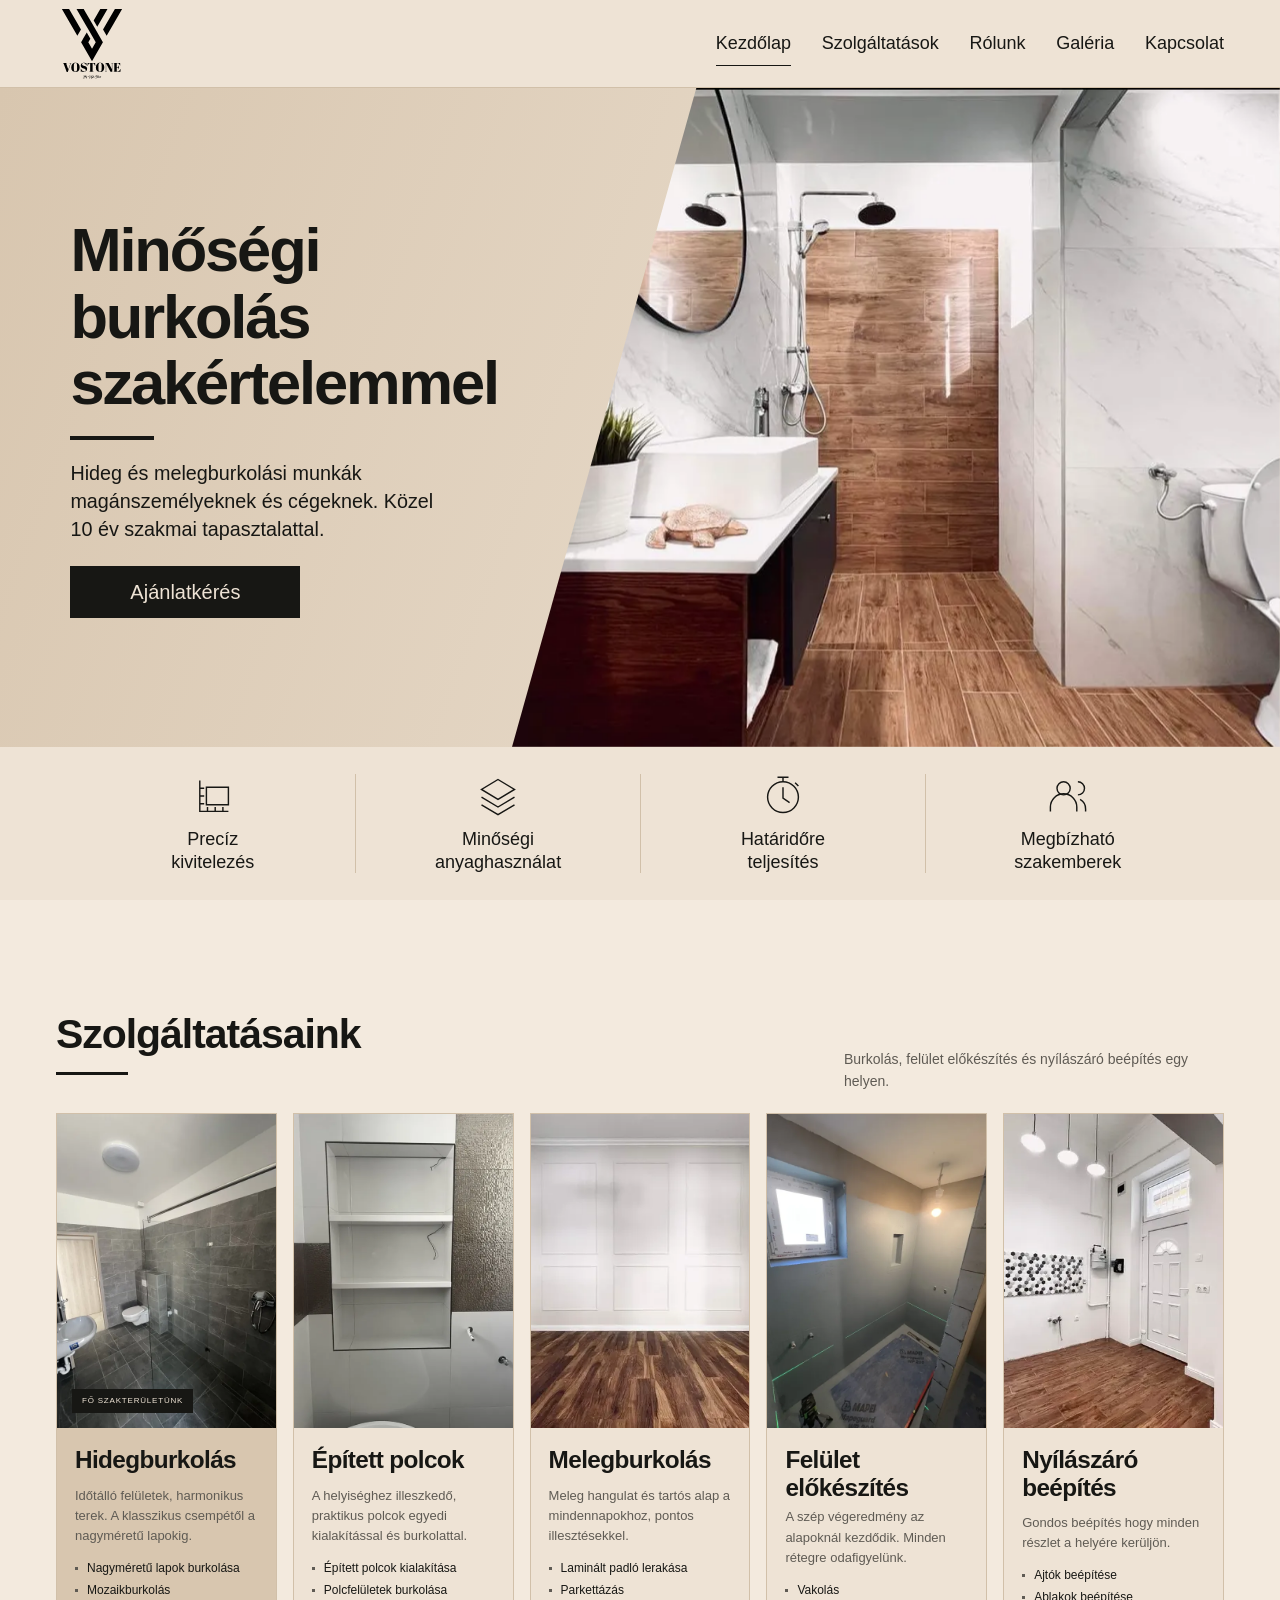
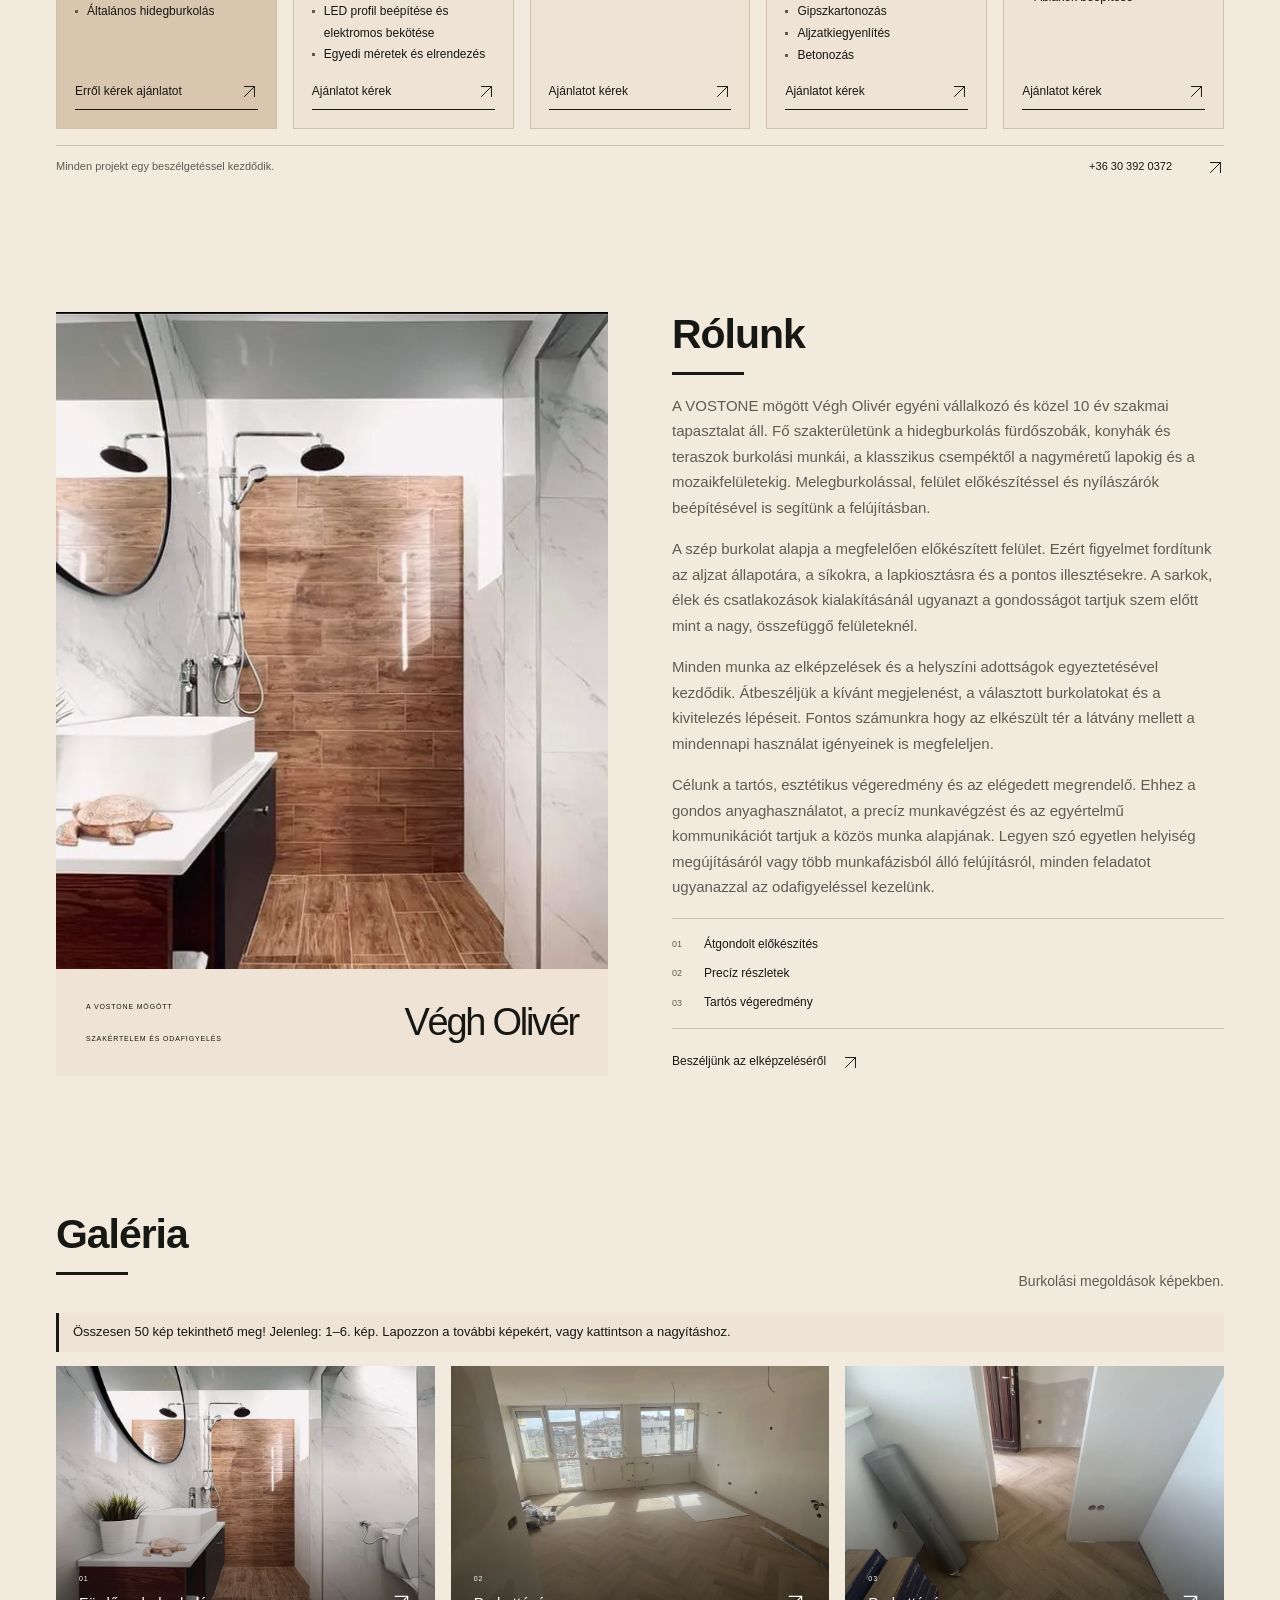
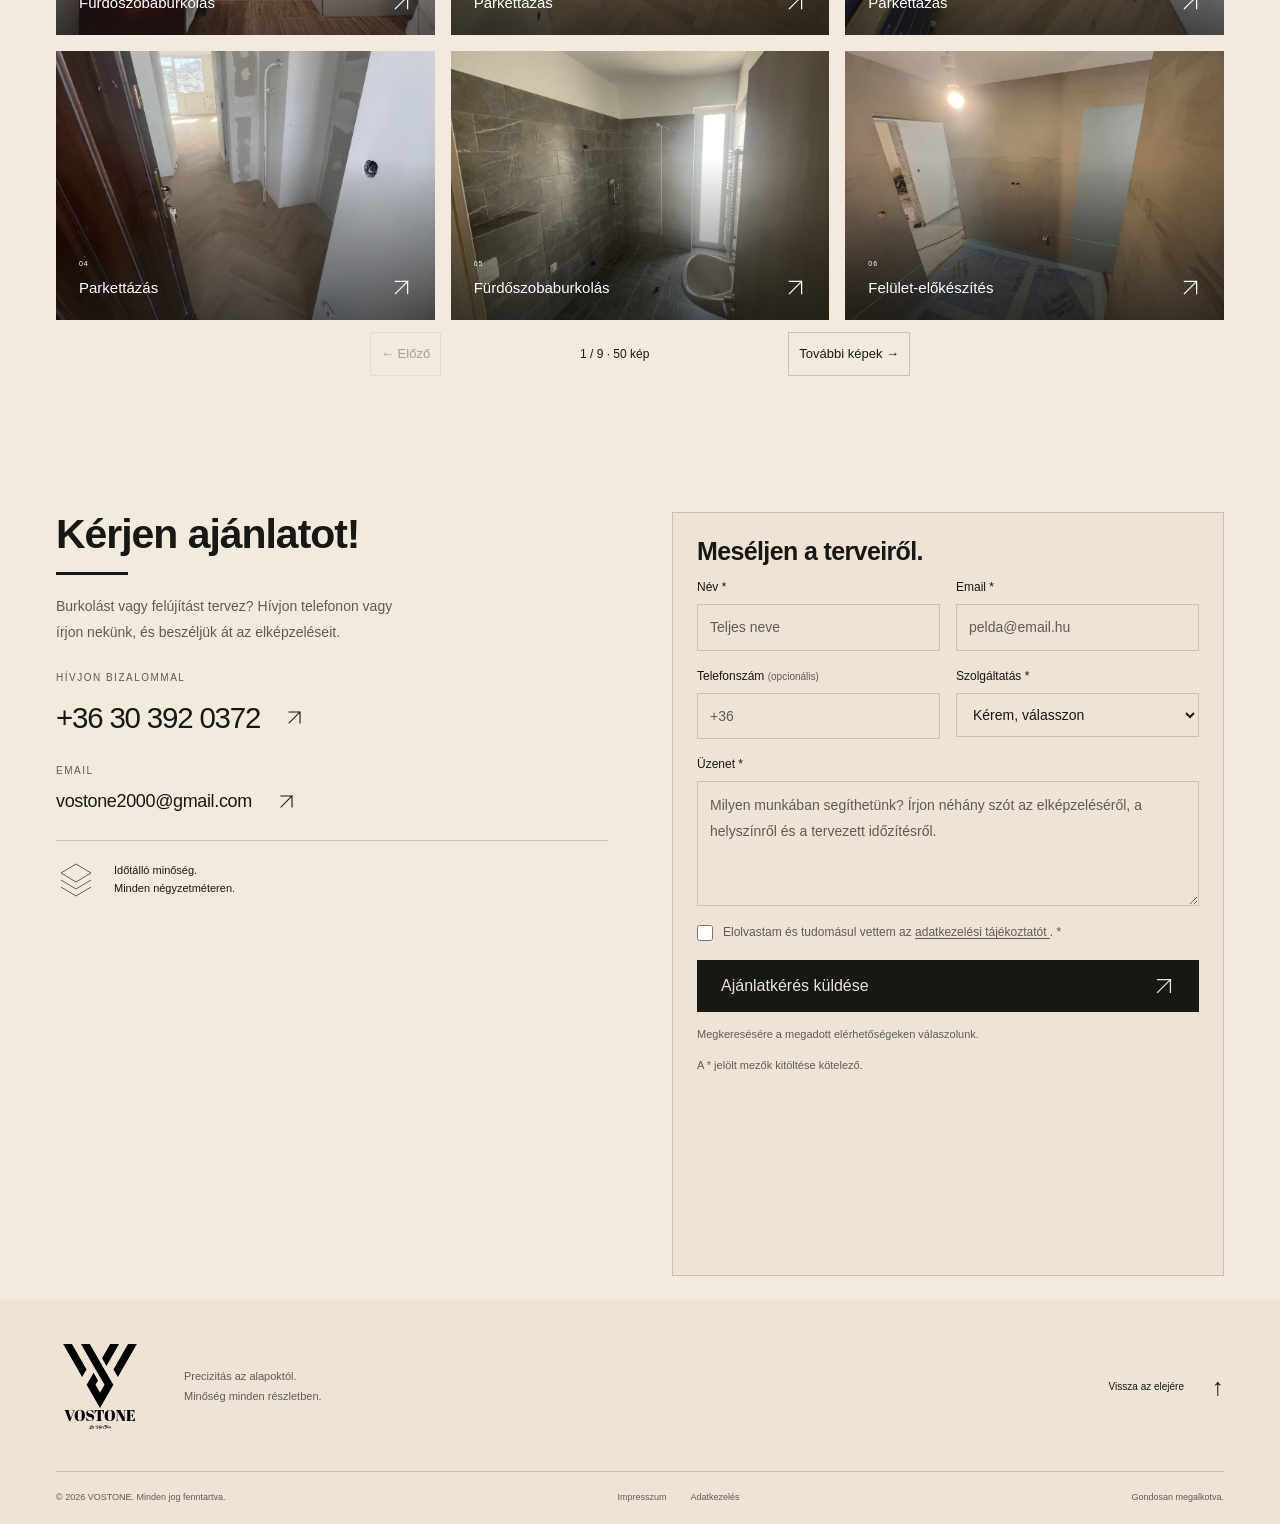
==== index.html @ 4e7ec518 "Update gallery captions" ====
<!doctype html>
<html lang="hu">
<head>
  <meta charset="utf-8">
  <meta name="viewport" content="width=device-width, initial-scale=1">
  <meta name="theme-color" content="#f5efe7">
  <title>VOSTONE | Minőségi hideg- és melegburkolás</title>
  <meta name="description" content="Precíz hidegburkolás, melegburkolás, fürdőszobaburkolás és nagyméretű burkolólapok kivitelezése. VOSTONE – közel 10 év tapasztalattal. Kérjen ajánlatot!">
  <!-- Élesítéskor: végleges domain megadása és a noindex eltávolítása. -->
  <meta name="robots" content="noindex, nofollow">
  <link rel="canonical" href="https://DOMAIN-BEALLITANDO.invalid/">
  <meta property="og:locale" content="hu_HU">
  <meta property="og:type" content="website">
  <meta property="og:site_name" content="VOSTONE">
  <meta property="og:title" content="VOSTONE – Minőségi burkolás szakértelemmel">
  <meta property="og:description" content="Gondosan megválasztott anyagok. Pontosan illeszkedő részletek. Hideg- és melegburkolás közel 10 év szakmai tapasztalattal.">
  <meta property="og:url" content="https://DOMAIN-BEALLITANDO.invalid/">
  <meta property="og:image" content="https://DOMAIN-BEALLITANDO.invalid/assets/images/hero_eredm%C3%A9ny.webp" data-image="assets/images/hero_eredm%C3%A9ny.webp">
  <meta property="og:image:alt" content="Világos, természetes kőhatású fürdőszoba">
  <meta name="twitter:card" content="summary_large_image">
  <meta name="twitter:title" content="VOSTONE – Minőségi burkolás szakértelemmel">
  <meta name="twitter:description" content="Precíz hideg- és melegburkolás, közel 10 év szakmai tapasztalattal.">
  <meta name="twitter:image" content="https://DOMAIN-BEALLITANDO.invalid/assets/images/hero_eredm%C3%A9ny.webp" data-image="assets/images/hero_eredm%C3%A9ny.webp">
  <link rel="icon" href="assets/icons/favicon.svg?v=2" type="image/svg+xml">
  <link rel="preload" as="image" href="assets/images/hero_eredm%C3%A9ny.webp" fetchpriority="high">
  <link rel="preload" as="image" href="assets/icons/new%20logo1.svg">
  <link rel="stylesheet" href="css/style.css">
  <script src="js/animations.js"></script>
  <script src="js/config.js" defer></script>
  <script src="js/script.js" defer></script>
  <script type="application/ld+json">
  {"@context":"https://schema.org","@type":"HomeAndConstructionBusiness","name":"VOSTONE","telephone":"+36303920372","description":"Hideg- és melegburkolás, nagyméretű burkolólapok kivitelezése, felület-előkészítés és nyílászáró-beépítés."}
  </script>
</head>
<body>
  <!-- BETÖLTŐ: a nyitóanimációk csak az eltűnése után indulnak. -->
  <div class="site-loader" id="site-loader" role="status" aria-live="polite" aria-label="Az oldal betöltése">
    <img class="loader-logo" src="assets/icons/new%20logo1.svg" alt="" width="260" height="260" fetchpriority="high">
    <span class="loader-caption">Betöltés…</span>
  </div>
  <a class="skip-link" href="#tartalom">Ugrás a tartalomra</a>
  <svg class="svg-definitions" xmlns="http://www.w3.org/2000/svg" aria-hidden="true">
    <defs>
      <symbol id="arrow" viewBox="0 0 24 24"><path d="M4 12h15M13 6l6 6-6 6"/></symbol>
      <symbol id="arrow-diagonal" viewBox="0 0 24 24"><path d="M5 19 19 5M5 5h14v14"/></symbol>
      <symbol id="icon-precision" viewBox="0 0 40 40"><path d="M8 6v28h26M14 12h20v16H14zM8 13h4M8 20h4M8 27h4M15 34v-4M22 34v-4M29 34v-4"/></symbol>
      <symbol id="icon-material" viewBox="0 0 40 40"><path d="m20 5 15 9-15 9L5 14zm-15 16 15 9 15-9M5 28l15 9 15-9"/></symbol>
      <symbol id="icon-time" viewBox="0 0 40 40"><circle cx="20" cy="21" r="14"/><path d="M20 12v10l6 4M15 3h10M20 3v4M31 8l3 3"/></symbol>
      <symbol id="icon-people" viewBox="0 0 40 40"><circle cx="16" cy="13" r="6"/><path d="M4 34v-4a12 12 0 0 1 24 0v4M29 7a6 6 0 0 1 0 12M31 23a10 10 0 0 1 5 9v2"/></symbol>
      <symbol id="icon-floor" viewBox="0 0 40 40"><path d="M5 7h30v26H5zM5 16h30M5 25h30M16 7v9M27 16v9M16 25v8"/></symbol>
      <symbol id="icon-surface" viewBox="0 0 40 40"><path d="m6 26 20-20 8 8-20 20zm4-4 8 8M14 12l4-4M26 32l6-6M5 35h30"/></symbol>
      <symbol id="icon-window" viewBox="0 0 40 40"><path d="M6 5h28v30H6zm5 5h18v20H11zm9 0v20M11 20h18M3 35h34"/></symbol>
    </defs>
  </svg>

  <!-- ========================= -->
  <!-- FEJLÉC ÉS NAVIGÁCIÓ -->
  <!-- ========================= -->
  <header class="site-header">
    <div class="container header-inner">
      <a class="brand" href="#kezdolap" aria-label="VOSTONE – kezdőlap"><img class="site-logo" src="assets/icons/new%20logo1.svg" alt="VOSTONE" width="100" height="100"></a>
      <button class="nav-toggle" id="nav-toggle" type="button" aria-controls="primary-nav" aria-expanded="false" aria-label="Menü megnyitása"><span></span><span></span></button>
      <nav class="primary-nav" id="primary-nav" aria-label="Fő navigáció">
        <a href="#kezdolap" aria-current="location">Kezdőlap</a>
        <a href="#szolgaltatasok">Szolgáltatások</a>
        <a href="#rolunk">Rólunk</a>
        <a href="#galeria">Galéria</a>
        <a href="#kapcsolat">Kapcsolat</a>
      </nav>
    </div>
  </header>

  <main id="tartalom">
    <!-- ========================= -->
    <!-- KEZDŐLAP / HERO SZEKCIÓ -->
    <!-- ========================= -->
    <section class="hero full-section" id="kezdolap" aria-labelledby="hero-title">
      <div class="container hero-main">
        <div class="hero-copy">
          <h1 id="hero-title">Minőségi <br>burkolás<br><span>szakértelemmel</span></h1>
          <p class="hero-description">Hideg és melegburkolási munkák magánszemélyeknek és cégeknek. Közel 10 év szakmai tapasztalattal.</p>
          <a class="button button-dark" href="#kapcsolat">Ajánlatkérés</a>
        </div>
        <div class="hero-visual">
          <img class="hero-image" src="assets/images/hero_eredmény.webp" alt="Természetes kőhatású burkolatokkal kialakított világos fürdőszoba" width="1500" height="1200" fetchpriority="high" decoding="async">
        </div>
      </div>
      <div class="container benefits" aria-label="A VOSTONE előnyei">
        <div class="benefit"><svg aria-hidden="true"><use href="#icon-precision"/></svg><span>Precíz<br>kivitelezés</span></div>
        <div class="benefit"><svg aria-hidden="true"><use href="#icon-material"/></svg><span>Minőségi<br>anyaghasználat</span></div>
        <div class="benefit"><svg aria-hidden="true"><use href="#icon-time"/></svg><span>Határidőre<br>teljesítés</span></div>
        <div class="benefit"><svg aria-hidden="true"><use href="#icon-people"/></svg><span>Megbízható<br>szakemberek</span></div>
      </div>
    </section>

    <!-- ========================= -->
    <!-- SZOLGÁLTATÁSOK SZEKCIÓ -->
    <!-- ========================= -->
    <section class="services full-section section-padding" id="szolgaltatasok" aria-labelledby="services-title">
      <div class="container">
        <div class="section-heading">
          <div><h2 id="services-title">Szolgáltatásaink</h2></div>
          <p class="section-intro">Burkolás, felület előkészítés és nyílászáró beépítés egy helyen.</p>
        </div>
        <div class="services-grid" id="services-list" aria-label="Szolgáltatások">
          <article class="service-card service-featured" tabindex="0">
            <div class="service-photo"><img src="assets/images/szolg1_eredmény.webp" alt="Nagyméretű, természetes kőhatású burkolólapok" width="1000" height="800" loading="lazy" decoding="async"><span class="service-badge">FŐ SZAKTERÜLETÜNK</span></div>
            <div class="service-body"><h3>Hidegburkolás</h3><p>Időtálló felületek, harmonikus terek. A klasszikus csempétől a nagyméretű lapokig.</p><ul><li>Nagyméretű lapok burkolása</li><li>Mozaikburkolás</li><li>Általános hidegburkolás</li></ul><a class="text-link" href="#kapcsolat">Erről kérek ajánlatot <svg class="icon" aria-hidden="true"><use href="#arrow-diagonal"/></svg></a></div>
          </article>
          <article class="service-card" tabindex="0">
            <div class="service-photo"><img src="assets/images/szolg2_eredmény.webp" alt="Burkolt fürdőszobai falfülke " width="1000" height="800" loading="lazy" decoding="async"></div>
            <div class="service-body"><h3>Épített polcok</h3><p>A helyiséghez illeszkedő, praktikus polcok egyedi kialakítással és burkolattal.</p><ul><li>Épített polcok kialakítása</li><li>Polcfelületek burkolása</li><li>LED profil beépítése és elektromos bekötése</li><li>Egyedi méretek és elrendezés</li></ul><a class="text-link" href="#kapcsolat">Ajánlatot kérek <svg class="icon" aria-hidden="true"><use href="#arrow-diagonal"/></svg></a></div>
          </article>
          <article class="service-card" tabindex="0">
            <div class="service-photo"><img src="assets/images/szolg3_eredmény.webp" alt="Természetes faerezetű padlóburkolat " width="800" height="640" loading="lazy" decoding="async"></div>
            <div class="service-body"><h3>Melegburkolás</h3><p>Meleg hangulat és tartós alap a mindennapokhoz, pontos illesztésekkel.</p><ul><li>Laminált padló lerakása</li><li>Parkettázás</li></ul><a class="text-link" href="#kapcsolat">Ajánlatot kérek <svg class="icon" aria-hidden="true"><use href="#arrow-diagonal"/></svg></a></div>
          </article>
          <article class="service-card" tabindex="0">
            <div class="service-photo"><img src="assets/images/szolg4_eredmény.webp" alt="Falfelület vakolása kéziszerszámmal" width="1000" height="800" loading="lazy" decoding="async"></div>
            <div class="service-body"><h3>Felület<br>előkészítés</h3><p>A szép végeredmény az alapoknál kezdődik. Minden rétegre odafigyelünk.</p><ul><li>Vakolás</li><li>Gipszkartonozás</li><li>Aljzatkiegyenlítés</li><li>Betonozás</li></ul><a class="text-link" href="#kapcsolat">Ajánlatot kérek <svg class="icon" aria-hidden="true"><use href="#arrow-diagonal"/></svg></a></div>
          </article>
          <article class="service-card" tabindex="0">
            <div class="service-photo"><img src="assets/images/szolg5_eredmény.webp" alt="Beépítés alatt álló modern ablak " width="1000" height="800" loading="lazy" decoding="async"></div>
            <div class="service-body"><h3>Nyílászáró<br>beépítés</h3><p>Gondos beépítés hogy minden részlet a helyére kerüljön.</p><ul><li>Ajtók beépítése</li><li>Ablakok beépítése</li></ul><a class="text-link" href="#kapcsolat">Ajánlatot kérek <svg class="icon" aria-hidden="true"><use href="#arrow-diagonal"/></svg></a></div>
          </article>
        </div>
        <div class="service-controls" aria-label="Szolgáltatások lapozása"><button id="service-prev" type="button" aria-label="Előző szolgáltatás" aria-controls="services-list">←</button><span>Lapozzon a szolgáltatások között</span><button id="service-next" type="button" aria-label="Következő szolgáltatás" aria-controls="services-list">→</button></div>
        <div class="section-bottom-note"><span>Minden projekt egy beszélgetéssel kezdődik.</span><a href="tel:+36303920372">+36 30 392 0372 <svg class="icon" aria-hidden="true"><use href="#arrow-diagonal"/></svg></a></div>
      </div>
    </section>

    <!-- ========================= -->
    <!-- RÓLUNK SZEKCIÓ -->
    <!-- ========================= -->
    <section class="about full-section section-padding" id="rolunk" aria-labelledby="about-title">
      <div class="container about-grid">
        <div class="about-visual">
          <img src="assets/images/gallery%20(1).webp" alt="Fürdőszobaburkolat márványhatású falakkal és fa hatású padlóval." width="1024" height="768" loading="lazy">
          <div class="about-signature"><span>A VOSTONE MÖGÖTT</span><strong>Végh Olivér</strong><span>SZAKÉRTELEM ÉS ODAFIGYELÉS</span></div>
        </div>
        <div class="about-copy">
          <h2 id="about-title">Rólunk</h2>
          <p><span class="about-summary">A VOSTONE mögött Végh Olivér egyéni vállalkozó és közel 10 év szakmai tapasztalat áll.</span><span id="about-intro-extra"> Fő szakterületünk a hidegburkolás fürdőszobák, konyhák és teraszok burkolási munkái, a klasszikus csempéktől a nagyméretű lapokig és a mozaikfelületekig. Melegburkolással, felület előkészítéssel és nyílászárók beépítésével is segítünk a felújításban.</span></p>
          <button class="button button-outline about-more" id="about-more" type="button" aria-expanded="false" aria-controls="about-intro-extra about-details">Tudj meg többet</button>
          <div id="about-details" tabindex="-1">
          <p>A szép burkolat alapja a megfelelően előkészített felület. Ezért figyelmet fordítunk az aljzat állapotára, a síkokra, a lapkiosztásra és a pontos illesztésekre. A sarkok, élek és csatlakozások kialakításánál ugyanazt a gondosságot tartjuk szem előtt mint a nagy, összefüggő felületeknél.</p>
          <p>Minden munka az elképzelések és a helyszíni adottságok egyeztetésével kezdődik. Átbeszéljük a kívánt megjelenést, a választott burkolatokat és a kivitelezés lépéseit. Fontos számunkra hogy az elkészült tér a látvány mellett a mindennapi használat igényeinek is megfeleljen.</p>
          <p>Célunk a tartós, esztétikus végeredmény és az elégedett megrendelő. Ehhez a gondos anyaghasználatot, a precíz munkavégzést és az egyértelmű kommunikációt tartjuk a közös munka alapjának. Legyen szó egyetlen helyiség megújításáról vagy több munkafázisból álló felújításról, minden feladatot ugyanazzal az odafigyeléssel kezelünk.</p>
          <div class="about-principles"><span><b>01</b> Átgondolt előkészítés</span><span><b>02</b> Precíz részletek</span><span><b>03</b> Tartós végeredmény</span></div>
          <a class="text-link" href="#kapcsolat">Beszéljünk az elképzeléséről <svg class="icon" aria-hidden="true"><use href="#arrow-diagonal"/></svg></a>
          </div>
        </div>
      </div>
    </section>

    <!-- ========================= -->
    <!-- GALÉRIA SZEKCIÓ -->
    <!-- ========================= -->
    <section class="gallery full-section section-padding" id="galeria" aria-labelledby="gallery-title">
      <div class="container">
        <div class="section-heading"><div><h2 id="gallery-title">Galéria</h2></div><div class="section-intro"><p>Burkolási megoldások képekben.</p></div></div>
        <p class="gallery-help" id="gallery-help" aria-live="polite">Minden kép nagyítható. Kattintson egy képre, és lapozzon a nagyított nézetben!</p>
        <div class="gallery-grid" id="gallery-grid" aria-describedby="gallery-help">
          <button class="gallery-item" type="button" data-image="assets/images/gallery%20(1).webp" data-title="Fürdőszobaburkolás" aria-label="Fürdőszobaburkolás – 1. kép nagyítása"><img src="assets/images/gallery%20(1).webp" alt="Fürdőszobaburkolás" width="1024" height="768" loading="lazy" decoding="async"><span class="gallery-caption"><span><small>01</small>Fürdőszobaburkolás</span><svg class="icon" aria-hidden="true"><use href="#arrow-diagonal"/></svg></span></button>
          <button class="gallery-item" type="button" data-image="assets/images/gallery%20(2).webp" data-title="Parkettázás" aria-label="Parkettázás – 2. kép nagyítása"><img src="assets/images/gallery%20(2).webp" alt="Parkettázás" width="1024" height="1365" loading="lazy" decoding="async"><span class="gallery-caption"><span><small>02</small>Parkettázás</span><svg class="icon" aria-hidden="true"><use href="#arrow-diagonal"/></svg></span></button>
          <button class="gallery-item" type="button" data-image="assets/images/gallery%20(3).webp" data-title="Parkettázás" aria-label="Parkettázás – 3. kép nagyítása"><img src="assets/images/gallery%20(3).webp" alt="Parkettázás" width="1024" height="1365" loading="lazy" decoding="async"><span class="gallery-caption"><span><small>03</small>Parkettázás</span><svg class="icon" aria-hidden="true"><use href="#arrow-diagonal"/></svg></span></button>
          <button class="gallery-item" type="button" data-image="assets/images/gallery%20(4).webp" data-title="Gipszkartonozás" aria-label="Gipszkartonozás – 4. kép nagyítása"><img src="assets/images/gallery%20(4).webp" alt="Gipszkartonozás" width="1024" height="1365" loading="lazy" decoding="async"><span class="gallery-caption"><span><small>04</small>Parkettázás</span><svg class="icon" aria-hidden="true"><use href="#arrow-diagonal"/></svg></span></button>
          <button class="gallery-item" type="button" data-image="assets/images/gallery%20(5).webp" data-title="Fürdőszobaburkolás" aria-label="Fürdőszobaburkolás – 5. kép nagyítása"><img src="assets/images/gallery%20(5).webp" alt="Fürdőszobaburkolás" width="1024" height="1365" loading="lazy" decoding="async"><span class="gallery-caption"><span><small>05</small>Fürdőszobaburkolás</span><svg class="icon" aria-hidden="true"><use href="#arrow-diagonal"/></svg></span></button>
          <button class="gallery-item" type="button" data-image="assets/images/gallery%20(6).webp" data-title="Felület-előkészítés" aria-label="Felület-előkészítés – 6. kép nagyítása"><img src="assets/images/gallery%20(6).webp" alt="Felület-előkészítés" width="1024" height="768" loading="lazy" decoding="async"><span class="gallery-caption"><span><small>06</small>Felület-előkészítés</span><svg class="icon" aria-hidden="true"><use href="#arrow-diagonal"/></svg></span></button>
          <button class="gallery-item" type="button" data-image="assets/images/gallery%20(7).webp" data-title="Fürdőszobaburkolás" aria-label="Fürdőszobaburkolás – 7. kép nagyítása"><img src="assets/images/gallery%20(7).webp" alt="Fürdőszobaburkolás" width="1024" height="759" loading="lazy" decoding="async"><span class="gallery-caption"><span><small>07</small>Fürdőszobaburkolás</span><svg class="icon" aria-hidden="true"><use href="#arrow-diagonal"/></svg></span></button>
          <button class="gallery-item" type="button" data-image="assets/images/gallery%20(8).webp" data-title="Teraszburkolás" aria-label="Teraszburkolás – 8. kép nagyítása"><img src="assets/images/gallery%20(8).webp" alt="Teraszburkolás" width="1024" height="1365" loading="lazy" decoding="async"><span class="gallery-caption"><span><small>08</small>Teraszburkolás</span><svg class="icon" aria-hidden="true"><use href="#arrow-diagonal"/></svg></span></button>
          <button class="gallery-item" type="button" data-image="assets/images/gallery%20(9).webp" data-title="Kőburkolás" aria-label="Kőburkolás – 9. kép nagyítása"><img src="assets/images/gallery%20(9).webp" alt="Kőburkolás" width="1024" height="1365" loading="lazy" decoding="async"><span class="gallery-caption"><span><small>09</small>Teraszburkolás</span><svg class="icon" aria-hidden="true"><use href="#arrow-diagonal"/></svg></span></button>
          <button class="gallery-item" type="button" data-image="assets/images/gallery%20(10).webp" data-title="Lépcsőburkolás" aria-label="Lépcsőburkolás – 10. kép nagyítása"><img src="assets/images/gallery%20(10).webp" alt="Lépcsőburkolás" width="1024" height="2216" loading="lazy" decoding="async"><span class="gallery-caption"><span><small>10</small>Lépcsőburkolás</span><svg class="icon" aria-hidden="true"><use href="#arrow-diagonal"/></svg></span></button>
          <button class="gallery-item" type="button" data-image="assets/images/gallery%20(11).webp" data-title="Lépcsőburkolás" aria-label="Lépcsőburkolás – 11. kép nagyítása"><img src="assets/images/gallery%20(11).webp" alt="Lépcsőburkolás" width="1024" height="1365" loading="lazy" decoding="async"><span class="gallery-caption"><span><small>11</small>Lépcsőburkolás</span><svg class="icon" aria-hidden="true"><use href="#arrow-diagonal"/></svg></span></button>
          <button class="gallery-item" type="button" data-image="assets/images/gallery%20(12).webp" data-title="Felület-előkészítés" aria-label="Felület-előkészítés – 12. kép nagyítása"><img src="assets/images/gallery%20(12).webp" alt="Felület-előkészítés" width="1024" height="1365" loading="lazy" decoding="async"><span class="gallery-caption"><span><small>12</small>Felület-előkészítés</span><svg class="icon" aria-hidden="true"><use href="#arrow-diagonal"/></svg></span></button>
          <button class="gallery-item" type="button" data-image="assets/images/gallery%20(13).webp" data-title="Fürdőszobaburkolás" aria-label="Fürdőszobaburkolás – 13. kép nagyítása"><img src="assets/images/gallery%20(13).webp" alt="Fürdőszobaburkolás" width="1024" height="1365" loading="lazy" decoding="async"><span class="gallery-caption"><span><small>13</small>Fürdőszobaburkolás</span><svg class="icon" aria-hidden="true"><use href="#arrow-diagonal"/></svg></span></button>
          <button class="gallery-item" type="button" data-image="assets/images/gallery%20(14).webp" data-title="Zuhanyzóburkolás" aria-label="Zuhanyzóburkolás – 14. kép nagyítása"><img src="assets/images/gallery%20(14).webp" alt="Zuhanyzóburkolás" width="1024" height="1365" loading="lazy" decoding="async"><span class="gallery-caption"><span><small>14</small>Zuhanyzóburkolás</span><svg class="icon" aria-hidden="true"><use href="#arrow-diagonal"/></svg></span></button>
          <button class="gallery-item" type="button" data-image="assets/images/gallery%20(15).webp" data-title="Zuhanyzóburkolás" aria-label="Zuhanyzóburkolás – 15. kép nagyítása"><img src="assets/images/gallery%20(15).webp" alt="Zuhanyzóburkolás" width="1024" height="1365" loading="lazy" decoding="async"><span class="gallery-caption"><span><small>15</small>Zuhanyzóburkolás</span><svg class="icon" aria-hidden="true"><use href="#arrow-diagonal"/></svg></span></button>
          <button class="gallery-item" type="button" data-image="assets/images/gallery%20(16).webp" data-title="Fürdőszobaburkolás" aria-label="Fürdőszobaburkolás – 16. kép nagyítása"><img src="assets/images/gallery%20(16).webp" alt="Fürdőszobaburkolás" width="1024" height="768" loading="lazy" decoding="async"><span class="gallery-caption"><span><small>16</small>Fürdőszobaburkolás</span><svg class="icon" aria-hidden="true"><use href="#arrow-diagonal"/></svg></span></button>
          <button class="gallery-item" type="button" data-image="assets/images/gallery%20(17).webp" data-title="Falburkolás" aria-label="Falburkolás – 17. kép nagyítása"><img src="assets/images/gallery%20(17).webp" alt="Falburkolás" width="1024" height="1365" loading="lazy" decoding="async"><span class="gallery-caption"><span><small>17</small>Falburkolás</span><svg class="icon" aria-hidden="true"><use href="#arrow-diagonal"/></svg></span></button>
          <button class="gallery-item" type="button" data-image="assets/images/gallery%20(18).webp" data-title="Falburkolás" aria-label="Falburkolás – 18. kép nagyítása"><img src="assets/images/gallery%20(18).webp" alt="Falburkolás" width="1024" height="1365" loading="lazy" decoding="async"><span class="gallery-caption"><span><small>18</small>Falburkolás</span><svg class="icon" aria-hidden="true"><use href="#arrow-diagonal"/></svg></span></button>
          <button class="gallery-item" type="button" data-image="assets/images/gallery%20(19).webp" data-title="Épített polcok" aria-label="Épített polcok – 19. kép nagyítása"><img src="assets/images/gallery%20(19).webp" alt="Épített polcok" width="1024" height="1365" loading="lazy" decoding="async"><span class="gallery-caption"><span><small>19</small>Épített polcok</span><svg class="icon" aria-hidden="true"><use href="#arrow-diagonal"/></svg></span></button>
          <button class="gallery-item" type="button" data-image="assets/images/gallery%20(20).webp" data-title="Épített polcok" aria-label="Épített polcok – 20. kép nagyítása"><img src="assets/images/gallery%20(20).webp" alt="Épített polcok" width="1024" height="1365" loading="lazy" decoding="async"><span class="gallery-caption"><span><small>20</small>Épített polcok</span><svg class="icon" aria-hidden="true"><use href="#arrow-diagonal"/></svg></span></button>
          <button class="gallery-item" type="button" data-image="assets/images/gallery%20(21).webp" data-title="Épített polcok" aria-label="Épített polcok – 21. kép nagyítása"><img src="assets/images/gallery%20(21).webp" alt="Épített polcok" width="1024" height="1365" loading="lazy" decoding="async"><span class="gallery-caption"><span><small>21</small>Épített polcok</span><svg class="icon" aria-hidden="true"><use href="#arrow-diagonal"/></svg></span></button>
          <button class="gallery-item" type="button" data-image="assets/images/gallery%20(22).webp" data-title="Épített polcok" aria-label="Épített polcok – 22. kép nagyítása"><img src="assets/images/gallery%20(22).webp" alt="Épített polcok" width="1024" height="1365" loading="lazy" decoding="async"><span class="gallery-caption"><span><small>22</small>Épített polcok</span><svg class="icon" aria-hidden="true"><use href="#arrow-diagonal"/></svg></span></button>
          <button class="gallery-item" type="button" data-image="assets/images/gallery%20(23).webp" data-title="Lépcsőburkolás" aria-label="Lépcsőburkolás – 23. kép nagyítása"><img src="assets/images/gallery%20(23).webp" alt="Lépcsőburkolás" width="1024" height="1365" loading="lazy" decoding="async"><span class="gallery-caption"><span><small>23</small>Lépcsőburkolás</span><svg class="icon" aria-hidden="true"><use href="#arrow-diagonal"/></svg></span></button>
          <button class="gallery-item" type="button" data-image="assets/images/gallery%20(24).webp" data-title="Lépcsőburkolás" aria-label="Lépcsőburkolás – 24. kép nagyítása"><img src="assets/images/gallery%20(24).webp" alt="Lépcsőburkolás" width="1024" height="1365" loading="lazy" decoding="async"><span class="gallery-caption"><span><small>24</small>Lépcsőburkolás</span><svg class="icon" aria-hidden="true"><use href="#arrow-diagonal"/></svg></span></button>
          <button class="gallery-item" type="button" data-image="assets/images/gallery%20(25).webp" data-title="Lépcsőburkolás" aria-label="Lépcsőburkolás – 25. kép nagyítása"><img src="assets/images/gallery%20(25).webp" alt="Lépcsőburkolás" width="1024" height="1365" loading="lazy" decoding="async"><span class="gallery-caption"><span><small>25</small>Lépcsőburkolás</span><svg class="icon" aria-hidden="true"><use href="#arrow-diagonal"/></svg></span></button>
          <button class="gallery-item" type="button" data-image="assets/images/gallery%20(26).webp" data-title="Zuhanyzóburkolás" aria-label="Zuhanyzóburkolás – 26. kép nagyítása"><img src="assets/images/gallery%20(26).webp" alt="Zuhanyzóburkolás" width="1024" height="1365" loading="lazy" decoding="async"><span class="gallery-caption"><span><small>26</small>Fürdőszobaburkolás</span><svg class="icon" aria-hidden="true"><use href="#arrow-diagonal"/></svg></span></button>
          <button class="gallery-item" type="button" data-image="assets/images/gallery%20(27).webp" data-title="Padlóburkolás" aria-label="Padlóburkolás – 27. kép nagyítása"><img src="assets/images/gallery%20(27).webp" alt="Padlóburkolás" width="1024" height="1365" loading="lazy" decoding="async"><span class="gallery-caption"><span><small>27</small>Padlóburkolás</span><svg class="icon" aria-hidden="true"><use href="#arrow-diagonal"/></svg></span></button>
          <button class="gallery-item" type="button" data-image="assets/images/gallery%20(28).webp" data-title="Lépcsőburkolás" aria-label="Lépcsőburkolás – 28. kép nagyítása"><img src="assets/images/gallery%20(28).webp" alt="Lépcsőburkolás" width="1024" height="1365" loading="lazy" decoding="async"><span class="gallery-caption"><span><small>28</small>Lépcsőburkolás</span><svg class="icon" aria-hidden="true"><use href="#arrow-diagonal"/></svg></span></button>
          <button class="gallery-item" type="button" data-image="assets/images/gallery%20(29).webp" data-title="Lépcsőburkolás" aria-label="Lépcsőburkolás – 29. kép nagyítása"><img src="assets/images/gallery%20(29).webp" alt="Lépcsőburkolás" width="1024" height="768" loading="lazy" decoding="async"><span class="gallery-caption"><span><small>29</small>Lépcsőburkolás</span><svg class="icon" aria-hidden="true"><use href="#arrow-diagonal"/></svg></span></button>
          <button class="gallery-item" type="button" data-image="assets/images/gallery%20(30).webp" data-title="Lépcsőburkolás" aria-label="Lépcsőburkolás – 30. kép nagyítása"><img src="assets/images/gallery%20(30).webp" alt="Lépcsőburkolás" width="1024" height="1365" loading="lazy" decoding="async"><span class="gallery-caption"><span><small>30</small>Lépcsőburkolás</span><svg class="icon" aria-hidden="true"><use href="#arrow-diagonal"/></svg></span></button>
          <button class="gallery-item" type="button" data-image="assets/images/gallery%20(31).webp" data-title="Lépcsőburkolás" aria-label="Lépcsőburkolás – 31. kép nagyítása"><img src="assets/images/gallery%20(31).webp" alt="Lépcsőburkolás" width="1024" height="1365" loading="lazy" decoding="async"><span class="gallery-caption"><span><small>31</small>Lépcsőburkolás</span><svg class="icon" aria-hidden="true"><use href="#arrow-diagonal"/></svg></span></button>
          <button class="gallery-item" type="button" data-image="assets/images/gallery%20(32).webp" data-title="Fürdőszobaburkolás" aria-label="Fürdőszobaburkolás – 32. kép nagyítása"><img src="assets/images/gallery%20(32).webp" alt="Fürdőszobaburkolás" width="1024" height="1365" loading="lazy" decoding="async"><span class="gallery-caption"><span><small>32</small>Fürdőszobaburkolás</span><svg class="icon" aria-hidden="true"><use href="#arrow-diagonal"/></svg></span></button>
          <button class="gallery-item" type="button" data-image="assets/images/gallery%20(33).webp" data-title="Épített polcok" aria-label="Épített polcok – 33. kép nagyítása"><img src="assets/images/gallery%20(33).webp" alt="Épített polcok" width="1024" height="1365" loading="lazy" decoding="async"><span class="gallery-caption"><span><small>33</small>Épített polcok</span><svg class="icon" aria-hidden="true"><use href="#arrow-diagonal"/></svg></span></button>
          <button class="gallery-item" type="button" data-image="assets/images/gallery%20(34).webp" data-title="Épített polcok" aria-label="Épített polcok – 34. kép nagyítása"><img src="assets/images/gallery%20(34).webp" alt="Épített polcok" width="1024" height="1365" loading="lazy" decoding="async"><span class="gallery-caption"><span><small>34</small>Épített polcok</span><svg class="icon" aria-hidden="true"><use href="#arrow-diagonal"/></svg></span></button>
          <button class="gallery-item" type="button" data-image="assets/images/gallery%20(35).webp" data-title="Épített polcok" aria-label="Épített polcok – 35. kép nagyítása"><img src="assets/images/gallery%20(35).webp" alt="Épített polcok" width="1024" height="1365" loading="lazy" decoding="async"><span class="gallery-caption"><span><small>35</small>Épített polcok</span><svg class="icon" aria-hidden="true"><use href="#arrow-diagonal"/></svg></span></button>
          <button class="gallery-item" type="button" data-image="assets/images/gallery%20(36).webp" data-title="Épített polcok" aria-label="Épített polcok – 36. kép nagyítása"><img src="assets/images/gallery%20(36).webp" alt="Épített polcok" width="1024" height="768" loading="lazy" decoding="async"><span class="gallery-caption"><span><small>36</small>Épített polcok</span><svg class="icon" aria-hidden="true"><use href="#arrow-diagonal"/></svg></span></button>
          <button class="gallery-item" type="button" data-image="assets/images/gallery%20(37).webp" data-title="Felújítás" aria-label="Felújítás – 37. kép nagyítása"><img src="assets/images/gallery%20(37).webp" alt="Felújítás" width="1024" height="1365" loading="lazy" decoding="async"><span class="gallery-caption"><span><small>37</small>Felújítás előtt</span><svg class="icon" aria-hidden="true"><use href="#arrow-diagonal"/></svg></span></button>
          <button class="gallery-item" type="button" data-image="assets/images/gallery%20(38).webp" data-title="Melegburkolás" aria-label="Melegburkolás – 38. kép nagyítása"><img src="assets/images/gallery%20(38).webp" alt="Melegburkolás" width="1024" height="1365" loading="lazy" decoding="async"><span class="gallery-caption"><span><small>38</small>Felújítás után</span><svg class="icon" aria-hidden="true"><use href="#arrow-diagonal"/></svg></span></button>
          <button class="gallery-item" type="button" data-image="assets/images/gallery%20(39).webp" data-title="Zuhanyzóburkolás" aria-label="Zuhanyzóburkolás – 39. kép nagyítása"><img src="assets/images/gallery%20(39).webp" alt="Zuhanyzóburkolás" width="1024" height="1365" loading="lazy" decoding="async"><span class="gallery-caption"><span><small>39</small>Zuhanyzóburkolás</span><svg class="icon" aria-hidden="true"><use href="#arrow-diagonal"/></svg></span></button>
          <button class="gallery-item" type="button" data-image="assets/images/gallery%20(40).webp" data-title="Falburkolás" aria-label="Falburkolás – 40. kép nagyítása"><img src="assets/images/gallery%20(40).webp" alt="Falburkolás" width="1024" height="1365" loading="lazy" decoding="async"><span class="gallery-caption"><span><small>40</small>WC-burkolás</span><svg class="icon" aria-hidden="true"><use href="#arrow-diagonal"/></svg></span></button>
          <button class="gallery-item" type="button" data-image="assets/images/gallery%20(41).webp" data-title="Teraszburkolás" aria-label="Teraszburkolás – 41. kép nagyítása"><img src="assets/images/gallery%20(41).webp" alt="Teraszburkolás" width="1024" height="1365" loading="lazy" decoding="async"><span class="gallery-caption"><span><small>41</small>Teraszburkolás</span><svg class="icon" aria-hidden="true"><use href="#arrow-diagonal"/></svg></span></button>
          <button class="gallery-item" type="button" data-image="assets/images/gallery%20(42).webp" data-title="Teraszburkolás" aria-label="Teraszburkolás – 42. kép nagyítása"><img src="assets/images/gallery%20(42).webp" alt="Teraszburkolás" width="1024" height="768" loading="lazy" decoding="async"><span class="gallery-caption"><span><small>42</small>Teraszburkolás</span><svg class="icon" aria-hidden="true"><use href="#arrow-diagonal"/></svg></span></button>
          <button class="gallery-item" type="button" data-image="assets/images/gallery%20(43).webp" data-title="Teraszburkolás" aria-label="Teraszburkolás – 43. kép nagyítása"><img src="assets/images/gallery%20(43).webp" alt="Teraszburkolás" width="1024" height="768" loading="lazy" decoding="async"><span class="gallery-caption"><span><small>43</small>Teraszburkolás</span><svg class="icon" aria-hidden="true"><use href="#arrow-diagonal"/></svg></span></button>
          <button class="gallery-item" type="button" data-image="assets/images/gallery%20(44).webp" data-title="Teraszburkolás" aria-label="Teraszburkolás – 44. kép nagyítása"><img src="assets/images/gallery%20(44).webp" alt="Teraszburkolás" width="1024" height="1365" loading="lazy" decoding="async"><span class="gallery-caption"><span><small>44</small>Teraszburkolás</span><svg class="icon" aria-hidden="true"><use href="#arrow-diagonal"/></svg></span></button>
          <button class="gallery-item" type="button" data-image="assets/images/gallery%20(45).webp" data-title="Parkettázás" aria-label="Parkettázás – 45. kép nagyítása"><img src="assets/images/gallery%20(45).webp" alt="Parkettázás" width="1024" height="1365" loading="lazy" decoding="async"><span class="gallery-caption"><span><small>45</small>Parkettázás</span><svg class="icon" aria-hidden="true"><use href="#arrow-diagonal"/></svg></span></button>
          <button class="gallery-item" type="button" data-image="assets/images/gallery%20(46).webp" data-title="Zuhanyzóburkolás" aria-label="Zuhanyzóburkolás – 46. kép nagyítása"><img src="assets/images/gallery%20(46).webp" alt="Zuhanyzóburkolás" width="1024" height="1365" loading="lazy" decoding="async"><span class="gallery-caption"><span><small>46</small>Zuhanyzóburkolás</span><svg class="icon" aria-hidden="true"><use href="#arrow-diagonal"/></svg></span></button>
          <button class="gallery-item" type="button" data-image="assets/images/gallery%20(47).webp" data-title="Épített polcok" aria-label="Épített polcok – 47. kép nagyítása"><img src="assets/images/gallery%20(47).webp" alt="Épített polcok" width="1024" height="1365" loading="lazy" decoding="async"><span class="gallery-caption"><span><small>47</small>Épített polcok</span><svg class="icon" aria-hidden="true"><use href="#arrow-diagonal"/></svg></span></button>
          <button class="gallery-item" type="button" data-image="assets/images/gallery%20(48).webp" data-title="Épített polcok" aria-label="Épített polcok – 48. kép nagyítása"><img src="assets/images/gallery%20(48).webp" alt="Épített polcok" width="1024" height="1365" loading="lazy" decoding="async"><span class="gallery-caption"><span><small>48</small>Épített polcok</span><svg class="icon" aria-hidden="true"><use href="#arrow-diagonal"/></svg></span></button>
          <button class="gallery-item" type="button" data-image="assets/images/gallery%20(49).webp" data-title="Zuhanyzóburkolás" aria-label="Zuhanyzóburkolás – 49. kép nagyítása"><img src="assets/images/gallery%20(49).webp" alt="Zuhanyzóburkolás" width="1024" height="1365" loading="lazy" decoding="async"><span class="gallery-caption"><span><small>49</small>Fürdőszobaburkolás</span><svg class="icon" aria-hidden="true"><use href="#arrow-diagonal"/></svg></span></button>
          <button class="gallery-item" type="button" data-image="assets/images/gallery%20(50).webp" data-title="Teraszburkolás" aria-label="Teraszburkolás – 50. kép nagyítása"><img src="assets/images/gallery%20(50).webp" alt="Teraszburkolás" width="1024" height="1365" loading="lazy" decoding="async"><span class="gallery-caption"><span><small>50</small>Teraszburkolás</span><svg class="icon" aria-hidden="true"><use href="#arrow-diagonal"/></svg></span></button>
        </div>
        <div class="gallery-pagination" id="gallery-pagination" role="group" aria-label="Galériaoldalak" hidden>
          <button class="icon-button" id="gallery-page-prev" type="button" aria-label="Előző galériaoldal" aria-controls="gallery-grid">← Előző</button>
          <span id="gallery-page-count" aria-live="polite"></span>
          <button class="icon-button" id="gallery-page-next" type="button" aria-label="További képek megtekintése" aria-controls="gallery-grid">További képek →</button>
        </div>
      </div>
    </section>

    <!-- ========================= -->
    <!-- KAPCSOLAT SZEKCIÓ -->
    <!-- ========================= -->
    <section class="contact full-section section-padding" id="kapcsolat" aria-labelledby="contact-title">
      <div class="container contact-grid">
        <div class="contact-copy">
          <h2 id="contact-title">Kérjen ajánlatot!</h2>
          <p class="contact-description">Burkolást vagy felújítást tervez? Hívjon telefonon vagy írjon nekünk, és beszéljük át az elképzeléseit.</p>
          <div class="contact-details"><div><span class="contact-label">HÍVJON BIZALOMMAL</span><a class="phone-link" href="tel:+36303920372">+36 30 392 0372 <svg class="icon" aria-hidden="true"><use href="#arrow-diagonal"/></svg></a></div><div><span class="contact-label">EMAIL</span><a class="email-link" href="mailto:vostone2000@gmail.com">vostone2000@gmail.com <svg class="icon" aria-hidden="true"><use href="#arrow-diagonal"/></svg></a></div></div>
          <div class="contact-brand-note"><svg aria-hidden="true"><use href="#icon-material"/></svg><span>Időtálló minőség.<br>Minden négyzetméteren.</span></div>
        </div>
        <div class="form-panel">
          <div class="form-heading"><h3>Meséljen a terveiről.</h3></div>
          <form id="contact-form" method="post" aria-describedby="form-mode-note">
            <div class="form-grid">
              <div class="form-field"><label for="name">Név <span aria-hidden="true">*</span></label><input id="name" name="name" type="text" autocomplete="name" minlength="2" maxlength="100" required aria-describedby="name-error" placeholder="Teljes neve"><span class="field-error" id="name-error"></span></div>
              <div class="form-field"><label for="email">Email <span aria-hidden="true">*</span></label><input id="email" name="email" type="email" autocomplete="email" maxlength="254" required aria-describedby="email-error" placeholder="pelda@email.hu"><span class="field-error" id="email-error"></span></div>
              <div class="form-field"><label for="phone">Telefonszám <span class="optional">(opcionális)</span></label><input id="phone" name="phone" type="tel" autocomplete="tel" maxlength="30" aria-describedby="phone-error" placeholder="+36"><span class="field-error" id="phone-error"></span></div>
              <div class="form-field"><label for="service">Szolgáltatás <span aria-hidden="true">*</span></label><select id="service" name="service" required aria-describedby="service-error"><option value="">Kérem, válasszon</option><option value="hidegburkolas">Hidegburkolás</option><option value="epitett-polcok">Épített polcok</option><option value="melegburkolas">Melegburkolás</option><option value="felulet-elokeszites">Felület-előkészítés</option><option value="nyilaszaro-beepites">Nyílászáró-beépítés</option><option value="egyeb">Több szolgáltatás / egyéb</option></select><span class="field-error" id="service-error"></span></div>
              <div class="form-field form-field-wide"><label for="message">Üzenet <span aria-hidden="true">*</span></label><textarea id="message" name="message" rows="4" minlength="10" maxlength="5000" required aria-describedby="message-error" placeholder="Milyen munkában segíthetünk? Írjon néhány szót az elképzeléséről, a helyszínről és a tervezett időzítésről."></textarea><span class="field-error" id="message-error"></span></div>
              <div class="honeypot" aria-hidden="true"><label for="website">Ezt a mezőt hagyja üresen</label><input id="website" name="website" type="text" tabindex="-1" autocomplete="off"></div>
            </div>
            <div class="privacy-field"><div><input id="privacy" name="privacy" type="checkbox" required aria-describedby="privacy-error"><label for="privacy">Elolvastam és tudomásul vettem az <a href="adatkezeles.html" target="_blank" rel="noopener">adatkezelési tájékoztatót <span class="visually-hidden">(új lapon nyílik)</span></a>. <span aria-hidden="true">*</span></label></div><span class="field-error" id="privacy-error"></span></div>
            <button class="button button-dark form-submit" id="form-submit" type="submit" disabled><span class="button-label">Ajánlatkérés küldése</span><svg class="icon" aria-hidden="true"><use href="#arrow-diagonal"/></svg></button>
            <p class="form-status" id="form-status" role="status" aria-live="polite" tabindex="-1"></p>
            <p class="required-note" id="form-fallback" hidden>Elér minket telefonon: <a href="tel:+36303920372">+36 30 392 0372</a>, vagy e-mailben: <a href="mailto:vostone2000@gmail.com">vostone2000@gmail.com</a>.</p>
            <p class="required-note" id="form-mode-note">Megkeresésére a megadott elérhetőségeken válaszolunk.</p>
            <p class="required-note">A * jelölt mezők kitöltése kötelező.</p>
            <noscript><p class="notice">Az űrlap elküldéséhez JavaScript szükséges. Kérjük, hívjon a <a href="tel:+36303920372">+36 30 392 0372</a> számon, vagy írjon a <a href="mailto:vostone2000@gmail.com">vostone2000@gmail.com</a> címre.</p><style>#form-submit{display:none}</style></noscript>
          </form>
        </div>
      </div>
    </section>
  </main>

  <!-- ========================= -->
  <!-- LÁBLÉC -->
  <!-- ========================= -->
  <footer class="site-footer"><div class="container"><div class="footer-main"><a class="brand" href="#kezdolap" aria-label="VOSTONE – vissza a kezdőlapra"><img class="site-logo" src="assets/icons/new%20logo1.svg" alt="VOSTONE" width="100" height="100" loading="lazy"></a><p>Precizitás az alapoktól.<br>Minőség minden részletben.</p><a class="back-to-top" href="#kezdolap">Vissza az elejére <span aria-hidden="true">↑</span></a></div><div class="footer-bottom"><p>© <span id="copyright-year">2026</span> VOSTONE. Minden jog fenntartva.</p><div><a href="impresszum.html">Impresszum</a><a href="adatkezeles.html">Adatkezelés</a><button id="cookie-settings" type="button" hidden>Sütibeállítások</button></div><span>Gondosan megalkotva.</span></div></div></footer>

  <!-- ========================= -->
  <!-- GALÉRIA / LIGHTBOX -->
  <!-- ========================= -->
  <dialog class="lightbox" id="gallery-dialog" aria-labelledby="lightbox-caption"><div class="lightbox-header"><span>VOSTONE / GALÉRIA</span><button id="lightbox-close" class="icon-button" type="button" aria-label="Galéria bezárása">✕</button></div><div class="lightbox-stage"><button id="lightbox-prev" class="icon-button" type="button" aria-label="Előző kép">←</button><img id="lightbox-image" src="assets/images/gallery%20(1).webp" alt="" width="1024" height="768" loading="lazy"><button id="lightbox-next" class="icon-button" type="button" aria-label="Következő kép">→</button></div><div class="lightbox-footer"><div><p id="lightbox-caption"></p></div><span id="lightbox-count" aria-live="polite"></span></div></dialog>

  <!-- ========================= -->
  <!-- OPCIONÁLIS ANALITIKA HOZZÁJÁRULÁSA -->
  <!-- ========================= -->
  <aside class="cookie-banner" id="cookie-banner" aria-label="Analitikai sütik beállítása" hidden><p id="cookie-message">Engedélyezi a látogatottság mérését segítő Google Analytics sütiket? Az oldal elutasítás esetén is teljesen használható. Döntését a láblécben módosíthatja. <a href="adatkezeles.html">Adatkezelési tájékoztató</a></p><div><button class="button button-outline" id="analytics-reject" type="button">Elutasítom</button><button class="button button-dark" id="analytics-accept" type="button">Engedélyezem</button></div></aside>
</body>
</html>
---- css/style.css ----
/* ========================= */
/* ALAPOK ÉS ARCULAT */
/* ========================= */
:root {
  --beige-light: #eee3d5;
  --beige-medium: #d8c6af;
  --beige-dark: #bca58a;
  --text-primary: #171714;
  --text-muted: #5f5b54;
  --background: #f3eade;
  --white: #fff;
  --line: #d1c0a9;
  --button-hover: #3e3b35;
  --focus: #775a37;
  --error: #962a21;
  --success: #315e37;
  --header-height: 88px;
}
*, *::before, *::after { box-sizing: border-box; }
html { scroll-behavior: smooth; scroll-padding-top: 0; }
body { margin: 0; background: var(--background); color: var(--text-primary); font-family: Arial, "Helvetica Neue", sans-serif; font-size: 16px; line-height: 1.6; -webkit-font-smoothing: antialiased; }
body.menu-open, body.lightbox-open { overflow: hidden; }
::selection { background: var(--beige-dark); color: var(--text-primary); }
a { color: inherit; text-decoration: none; }
button, input, select, textarea { font: inherit; }
button { color: inherit; cursor: pointer; }
button, input, select, textarea, .button { border-radius: 0; }
button { -webkit-tap-highlight-color: transparent; }
img { display: block; max-width: 100%; height: auto; }
svg { flex-shrink: 0; }
button, a, input, textarea, select { touch-action: manipulation; }
:focus-visible { outline: 2px solid var(--focus); outline-offset: 5px; }
[hidden] { display: none !important; }
h1, h2, h3, p { margin-top: 0; }
h1, h2, h3 { line-height: 1.12; font-weight: 700; }
h2 { font-size: clamp(2rem, 3.3vw, 3rem); letter-spacing: -.025em; margin-bottom: 26px; }
h3 { font-size: 1.6rem; letter-spacing: -.025em; }
p { margin-bottom: 20px; }
.container { width: min(100% - 112px, 1376px); margin-inline: auto; }
.full-section { min-height: 100vh; min-height: 100svh; scroll-margin-top: 0; }
.section-padding { padding-block: 80px; }
.eyebrow { font-size: 10px; font-weight: 600; letter-spacing: .19em; line-height: 1.5; margin-bottom: 28px; display: flex; align-items: center; gap: 11px; }
.small-square { display: inline-block; width: 6px; height: 6px; flex-shrink: 0; background: var(--text-primary); }
.icon { width: 22px; height: 22px; fill: none; stroke: currentColor; stroke-width: 1.4; stroke-linecap: square; stroke-linejoin: miter; }
.svg-definitions { position: absolute; width: 0; height: 0; overflow: hidden; }
.button { min-height: 52px; display: inline-flex; align-items: center; justify-content: space-between; gap: 20px; padding: 13px 23px; border: 1px solid var(--text-primary); font-size: 16px; line-height: 1.5; font-weight: 500; transition: background .2s, color .2s; }
.button-dark { color: var(--beige-light); background: var(--text-primary); }
.button-dark:hover { background: var(--button-hover); border-color: var(--button-hover); }
.button-outline { background: transparent; }
.button-outline:hover { background: var(--beige-medium); }
.button:disabled { opacity: .65; cursor: wait; }
.text-link { display: inline-flex; align-items: center; justify-content: space-between; gap: 16px; padding-bottom: 8px; border-bottom: 1px solid currentColor; font-size: 12px; line-height: 1.6; }
.text-link .icon { width: 17px; height: 17px; transition: transform .2s; }
.text-link:hover .icon { transform: translate(2px, -2px); }
.visually-hidden, .skip-link:not(:focus) { position: absolute; width: 1px; height: 1px; padding: 0; margin: -1px; overflow: hidden; clip-path: inset(50%); white-space: nowrap; border: 0; }
.skip-link:focus { position: fixed; z-index: 110; left: 16px; top: 12px; padding: 12px 20px; background: var(--text-primary); color: white; }
.section-heading { display: flex; align-items: flex-end; justify-content: space-between; gap: 60px; margin-bottom: 52px; }
.section-heading h2 { margin-bottom: 0; }
.section-heading h2::after, .about-copy h2::after, .contact-copy h2::after { content: ""; display: block; width: 72px; height: 3px; background: var(--text-primary); margin-top: 23px; }
.section-intro { max-width: 380px; color: var(--text-muted); margin-bottom: 5px; font-size: 16px; }
.section-intro p:last-child { margin-bottom: 0; }

/* ========================= */
/* FEJLÉC ÉS NAVIGÁCIÓ */
/* ========================= */
.site-header { position: fixed; z-index: 50; top: 0; width: 100%; height: var(--header-height); background: var(--beige-light); border-bottom: 1px solid var(--line); }
.header-inner { height: 100%; display: flex; align-items: center; justify-content: space-between; gap: 30px; }
.brand { display: block; flex-shrink: 0; }
.brand img { width: 196px; height: auto; }
.primary-nav { display: flex; align-items: center; gap: clamp(18px, 2.4vw, 36px); }
.primary-nav a { position: relative; padding: 13px 0; font-size: 18px; }
.primary-nav a::after { position: absolute; content: ""; height: 1px; bottom: 5px; left: 0; width: 100%; background: var(--text-primary); transform: scaleX(0); transform-origin: left; transition: transform .2s; }
.primary-nav a:hover::after, .primary-nav a[aria-current]::after { transform: scaleX(1); }
.nav-toggle { display: none; }

/* ========================= */
/* KEZDŐLAP / HERO SZEKCIÓ */
/* ========================= */
.hero { display: flex; flex-direction: column; padding-top: var(--header-height); }
.hero > .hero-main, .hero > .benefits { width: 100%; }
.hero-main { position: relative; display: flex; align-items: center; width: 100%; max-width: none; padding-block: 60px; flex: 1; min-height: 580px; background: linear-gradient(110deg, var(--beige-medium), var(--beige-light)); }
.hero-copy { position: relative; width: 46%; padding: 0; margin-left: max(5.5vw, calc((100vw - 1376px) / 2)); z-index: 2; }
.hero h1 { font-size: clamp(42px, 4.8vw, 72px); letter-spacing: -.035em; line-height: 1.08; margin-bottom: 27px; }
.hero h1::after { content: ""; display: block; width: 84px; height: 4px; background: var(--text-primary); margin-top: 30px; }
.hero h1 span { font-size: 1em; letter-spacing: inherit; }
.hero-description { max-width: 380px; font-size: 20px; color: var(--text-primary); line-height: 1.4; margin-bottom: 32px; }
.hero .button { min-width: 230px; justify-content: center; font-size: 20px; }
.hero-visual { position: absolute; inset: 0 0 0 40%; min-width: 0; clip-path: polygon(24% 0, 100% 0, 100% 100%, 0 100%); }
.hero-image { width: 100%; height: 100%; object-fit: cover; object-position: 60% center; }
.image-label { position: absolute; top: 19px; right: 18px; font-size: 8px; font-weight: 600; letter-spacing: .12em; padding: 5px 9px; background: var(--beige-light); }
.benefits { width: 100%; max-width: none; display: grid; grid-template-columns: repeat(4, 1fr); padding: 32px max(5.5vw, calc((100vw - 1376px) / 2)); background: var(--beige-light); }
.benefit { display: flex; flex-direction: column; align-items: center; gap: 16px; padding-inline: 20px; border-left: 1px solid var(--line); text-align: center; font-size: 18px; line-height: 1.25; }
.benefit:first-child { border-left: 0; }
.benefit svg { width: 48px; height: 48px; fill: none; stroke: var(--text-primary); stroke-width: 1.3; }


/* ========================= */
/* SZOLGÁLTATÁSOK SZEKCIÓ */
/* ========================= */
.services { background: var(--background); }
.services-grid { display: grid; grid-template-columns: repeat(5, minmax(0, 1fr)); gap: 20px; }
.service-card { background: var(--beige-light); display: flex; flex-direction: column; min-width: 0; }
.service-featured { background: var(--beige-medium); }
.service-photo { height: 212px; position: relative; overflow: hidden; }
.service-photo img { height: 100%; width: 100%; object-fit: cover; transition: transform .5s; }
.service-card:hover .service-photo img { transform: scale(1.035); }
.service-badge { position: absolute; left: 15px; bottom: 15px; color: var(--beige-light); background: var(--text-primary); padding: 6px 10px; font-size: 8px; letter-spacing: .1em; }
.service-body { padding: 26px 24px 28px; display: flex; flex-direction: column; flex: 1; }
.service-number { color: var(--text-muted); font-size: 10px; letter-spacing: .08em; margin-bottom: 19px; }
.service-body h3 { font-size: clamp(1.4rem, 1.8vw, 1.8rem); line-height: 1.12; min-height: 59px; margin-bottom: 18px; overflow-wrap: anywhere; }
.service-body p { font-size: 13px; line-height: 1.85; color: var(--text-muted); margin-bottom: 24px; }
.service-body ul { list-style: none; padding: 0; margin: 0 0 30px; font-size: 12px; line-height: 2.1; }
.service-body li { position: relative; padding-left: 12px; }
.service-body li::before { content: ""; width: 3px; height: 3px; background: var(--text-muted); position: absolute; left: 0; top: 9px; }
.service-body .text-link { margin-top: auto; font-size: 12px; gap: 5px; }
.section-bottom-note { border-top: 1px solid var(--line); margin-top: 38px; padding-top: 23px; display: flex; justify-content: space-between; gap: 25px; font-size: 11px; color: var(--text-muted); }
.section-bottom-note a { display: flex; align-items: center; gap: 35px; color: var(--text-primary); }
.section-bottom-note .icon { width: 17px; height: 17px; }

/* ========================= */
/* RÓLUNK SZEKCIÓ */
/* ========================= */
.about { display: flex; align-items: center; background: var(--background); }
.about-grid { display: grid; grid-template-columns: 1fr 1fr; gap: clamp(60px, 9vw, 145px); align-items: center; }
.about-visual { position: relative; min-width: 0; }
.about-visual::before { content: ""; position: absolute; inset: 24px 24px -24px -24px; border: 1px solid var(--line); }
.about-visual > img { position: relative; width: 100%; max-height: 650px; object-fit: cover; background: var(--beige-medium); }
.about-signature { position: absolute; bottom: 0; left: 0; right: 0; background: var(--beige-light); padding: 23px 30px; display: grid; grid-template-columns: 1fr auto; align-items: center; gap: 4px 20px; }
.about-signature > span { font-size: 7px; letter-spacing: .12em; }
.about-signature strong { grid-row: span 2; grid-column: 2; font-size: 38px; font-weight: 500; letter-spacing: -.06em; }
.about-copy h2 { margin-bottom: 30px; }
.about-copy p { color: var(--text-muted); font-size: 16px; line-height: 1.8; }
.about-principles { display: grid; gap: 12px; margin: 28px 0 32px; padding-block: 22px; border-block: 1px solid var(--line); font-size: 11px; }
.about-principles span { display: flex; gap: 22px; align-items: center; }
.about-principles b { color: var(--text-muted); font-size: 9px; font-weight: 400; }

/* ========================= */
/* GALÉRIA SZEKCIÓ */
/* ========================= */
.gallery { background: var(--background); }
.sample-note { color: var(--text-muted); font-size: 11px; line-height: 1.8; border-left: 1px solid var(--beige-dark); padding-left: 16px; }
.gallery-grid { display: grid; grid-template-columns: 1.2fr 1fr 1fr; grid-template-rows: 260px 260px 270px; gap: 18px; }
.gallery-item { position: relative; display: block; width: 100%; height: 100%; border: 0; padding: 0; overflow: hidden; text-align: left; background: var(--beige-medium); }
.gallery-item > img { width: 100%; height: 100%; object-fit: cover; transition: transform .6s; }
.gallery-item:hover > img { transform: scale(1.045); }
.gallery-item::after { content: ""; position: absolute; inset: 40% 0 0; background: linear-gradient(transparent, rgba(23, 23, 20, .65)); pointer-events: none; }
.gallery-large { grid-row: span 2; }
.gallery-wide { grid-column: span 3; }
.gallery-wide > img { object-position: center 60%; }
.gallery-caption { position: absolute; z-index: 1; left: 23px; right: 23px; bottom: 22px; display: flex; align-items: flex-end; justify-content: space-between; gap: 10px; color: white; font-size: 16px; line-height: 1.4; }
.gallery-caption small { display: block; font-size: 7px; letter-spacing: .14em; margin-bottom: 8px; }
.gallery-caption .icon { width: 21px; height: 21px; }
.gallery-help { display: flex; align-items: center; gap: 10px; font-size: 10px; margin: 24px 0 0; color: var(--text-muted); }
.gallery-help .small-square { width: 4px; height: 4px; }
.gallery-pagination { display: grid; grid-template-columns: auto minmax(0, 1fr) auto; width: 100%; max-width: 540px; flex-shrink: 0; align-items: center; gap: 10px; margin: 12px auto 0; font-size: 13px; }
.gallery-pagination .icon-button { width: auto; height: auto; min-height: 44px; padding: 8px 10px; font-size: 13px; line-height: 1.3; }
#gallery-page-count { text-align: center; font-size: 12px; line-height: 1.4; }
.gallery-pagination button:disabled { opacity: .35; cursor: default; }

/* ========================= */
/* KAPCSOLAT ÉS ŰRLAP */
/* ========================= */
.contact { background: var(--beige-medium); display: flex; align-items: center; }
.contact-grid { display: grid; grid-template-columns: 1fr 1fr; gap: clamp(60px, 8vw, 125px); align-items: start; }
.contact h2 { margin-bottom: 30px; }
.contact-description { color: var(--text-muted); max-width: 340px; font-size: 14px; line-height: 1.9; }
.contact-details { display: grid; gap: 29px; margin-top: 45px; }
.contact-label { display: block; font-size: 10px; letter-spacing: .15em; margin-bottom: 8px; color: var(--text-muted); }
.phone-link { font-size: clamp(1.4rem, 2.3vw, 2.2rem); letter-spacing: -.04em; }
.contact-details a { display: inline-flex; align-items: center; gap: 25px; }
.contact-details a:hover { text-decoration: underline; text-underline-offset: 5px; }
.contact-details .icon { width: 19px; height: 19px; }
.email-link { font-size: 18px; letter-spacing: -.02em; }
.contact-details small { display: block; max-width: 300px; font-size: 9px; color: var(--text-muted); line-height: 1.8; margin-top: 8px; }
.contact-brand-note { display: flex; gap: 18px; align-items: center; border-top: 1px solid var(--line); margin-top: 45px; padding-top: 24px; font-size: 11px; line-height: 1.65; }
.contact-brand-note svg { height: 40px; width: 40px; stroke: var(--text-muted); stroke-width: 1; fill: none; }
.form-panel { position: relative; background: var(--beige-light); padding: 38px; min-width: 0; }
.form-heading h3 { font-size: 27px; margin-bottom: 13px; }
.demo-note { font-size: 12px; line-height: 1.8; color: var(--text-muted); border-left: 2px solid var(--line); padding-left: 12px; margin-bottom: 27px; }
.form-grid { display: grid; grid-template-columns: 1fr 1fr; column-gap: 20px; row-gap: 20px; }
.form-field { min-width: 0; }
.form-field-wide { grid-column: 1 / -1; }
.form-field > label { display: block; margin-bottom: 7px; font-size: 12px; }
.optional { color: var(--text-muted); font-size: 10px; }
.form-field input, .form-field select, .form-field textarea { width: 100%; min-width: 0; border: 1px solid var(--line); background: transparent; padding: 11px 12px; color: var(--text-primary); font-size: 14px; min-height: 44px; }
.form-field textarea { display: block; resize: vertical; min-height: 135px; line-height: 1.8; }
.form-field select { padding-right: 4px; }
.form-field input::placeholder, .form-field textarea::placeholder { color: var(--text-muted); opacity: 1; }
.form-field :is(input, select, textarea):focus { border-color: var(--beige-dark); }
[aria-invalid="true"] { border-color: var(--error) !important; }
.field-error { display: block; font-size: 10px; line-height: 1.5; color: var(--error); margin-top: 5px; }
.field-error:empty { display: none; }
.privacy-field { margin-block: 22px; }
.privacy-field > div { display: flex; gap: 10px; align-items: flex-start; }
.privacy-field input { width: 16px; height: 16px; flex-shrink: 0; margin: 3px 0 0; accent-color: var(--text-primary); }
.privacy-field label { font-size: 12px; line-height: 1.8; color: var(--text-muted); }
.privacy-field a { text-decoration: underline; text-underline-offset: 2px; }
.form-submit { width: 100%; gap: 12px; }
.form-status { margin: 14px 0 0; font-size: 12px; line-height: 1.7; }
.form-status:empty { display: none; }
.form-status[data-state="error"], .form-status.is-error { color: var(--error); }
.form-status[data-state="success"], .form-status.is-success { color: var(--success); }
.required-note { margin: 14px 0 0; color: var(--text-muted); font-size: 11px; }
.honeypot { position: absolute; top: 0; left: 0; width: 1px; height: 1px; overflow: hidden; clip-path: inset(50%); }

/* ========================= */
/* LÁBLÉC */
/* ========================= */
.site-footer { background: var(--beige-light); padding-block: 43px 20px; }
.footer-main { display: flex; align-items: center; justify-content: space-between; gap: 40px; padding-bottom: 40px; }
.footer-main > p { font-size: 11px; line-height: 1.8; color: var(--text-muted); margin-bottom: 0; margin-right: auto; }
.back-to-top { font-size: 10px; display: flex; align-items: center; gap: 28px; }
.back-to-top > span { font-size: 24px; line-height: 1; }
.footer-bottom { border-top: 1px solid var(--line); padding-top: 18px; font-size: 9px; color: var(--text-muted); display: flex; justify-content: space-between; align-items: center; gap: 25px; }
.footer-bottom p { margin: 0; }
.footer-bottom > div { display: flex; align-items: center; gap: 24px; }
.footer-bottom a:hover, .footer-bottom button:hover { color: var(--text-primary); text-decoration: underline; }
.footer-bottom button { border: 0; background: none; padding: 0; font: inherit; color: inherit; }

/* ========================= */
/* GALÉRIA / LIGHTBOX */
/* ========================= */
.lightbox { width: min(1100px, 94vw); max-width: none; max-height: 94vh; max-height: 94svh; padding: 20px 30px; border: 0; background: var(--beige-light); color: var(--text-primary); }
.lightbox::backdrop { background: rgba(18, 17, 14, .88); }
.lightbox-header, .lightbox-footer { display: flex; align-items: center; justify-content: space-between; gap: 20px; }
.lightbox-header { font-size: 9px; letter-spacing: .15em; padding-bottom: 14px; }
.icon-button { display: grid; place-items: center; width: 44px; height: 44px; background: transparent; border: 1px solid var(--line); font-size: 21px; flex-shrink: 0; }
.icon-button:hover { background: var(--beige-medium); }
.lightbox-stage { display: grid; grid-template-columns: 44px 1fr 44px; gap: 18px; align-items: center; }
.lightbox-stage img { width: 100%; height: min(65vh, 650px); height: min(65svh, 650px); object-fit: contain; min-width: 0; background: var(--beige-light); }
.lightbox-footer { padding-top: 18px; }
.lightbox-footer p { margin: 0; font-size: 18px; letter-spacing: -.025em; }
.lightbox-footer small { font-size: 10px; color: var(--text-muted); }
#lightbox-count { font-size: 11px; white-space: nowrap; }

/* ========================= */
/* ANALITIKAI HOZZÁJÁRULÁS */
/* ========================= */
.cookie-banner { position: fixed; z-index: 90; bottom: 20px; left: 20px; right: 20px; margin-inline: auto; max-width: 960px; padding: 24px; background: var(--beige-light); border: 1px solid var(--beige-dark); box-shadow: 0 5px 35px #0002; display: flex; align-items: center; gap: 30px; }
.cookie-banner p { font-size: 12px; margin: 0; }
.cookie-banner p a { text-decoration: underline; }
.cookie-banner > div { display: flex; gap: 10px; flex-shrink: 0; }
.cookie-banner .button { padding-inline: 16px; min-height: 44px; }

/* ========================= */
/* IMPRESSZUM, ADATKEZELÉS, 404 */
/* ========================= */
.legal-main { min-height: calc(100vh - var(--header-height)); padding-block: 85px; margin-top: var(--header-height); }
.legal-page .site-header img { width: 166px; height: auto; }
.legal-main h1 { font-size: clamp(2.7rem, 6vw, 5rem); letter-spacing: -.06em; margin-bottom: 35px; overflow-wrap: anywhere; }
.legal-content { max-width: 800px; }
.legal-content h2 { font-size: 1.65rem; margin-top: 40px; margin-bottom: 18px; letter-spacing: -.03em; }
.legal-content h3 { font-size: 1.2rem; margin-top: 25px; }
.legal-content p, .legal-content li, .legal-content dd, .legal-content dt { font-size: 14px; overflow-wrap: anywhere; }
.legal-content a:not(.button), .legal-main > .container > p a { text-decoration: underline; text-underline-offset: 3px; }
.legal-content dl { display: grid; grid-template-columns: minmax(130px, .7fr) 1.8fr; gap: 15px 25px; }
.legal-content dt { font-weight: 600; }
.legal-content dd { margin: 0; }
.notice { padding: 20px 24px; background: var(--beige-medium); border-left: 2px solid var(--beige-dark); font-size: 13px; }
.error-page .legal-main { display: flex; align-items: center; }
.error-code { font-size: clamp(100px, 20vw, 220px); line-height: 1; letter-spacing: -.08em; color: var(--beige-dark); }

/* ========================= */
/* TÁBLAGÉPES ELRENDEZÉS */
/* ========================= */
@media (max-width: 1199px) {
  .container { width: calc(100% - 80px); }
  .header-inner { gap: 22px; }
  .brand img { width: 156px; }
  .primary-nav { gap: 20px; }
  .primary-nav a { font-size: 16px; }
  .hero-description { max-width: 320px; font-size: 18px; }
  .services-grid { grid-template-columns: repeat(2, 1fr); gap: 24px; }
  .service-body h3 { font-size: 27px; min-height: 0; }
  .service-body h3 br { display: none; }
  .service-body p { font-size: 13px; }
  .service-body ul { font-size: 12px; }
  .service-body .text-link { font-size: 12px; }
  .service-photo { height: 230px; }
  .about-grid, .contact-grid { gap: 55px; }
  .form-panel { padding: 28px; }
  .form-grid { column-gap: 15px; }
  .gallery-grid { grid-template-rows: 230px 230px 230px; }
  .gallery-caption { left: 17px; right: 17px; font-size: 14px; }
}
@media (max-width: 959px) {
  :root { --header-height: 76px; }
  .container { width: calc(100% - 56px); }
  .primary-nav a { font-size: 13px; }
  .section-padding { padding-block: 85px; }
  .hero h1 { font-size: 38px; }
  .hero-description { max-width: 265px; font-size: 17px; }
  .hero .button { min-width: 200px; font-size: 18px; }
  .benefit { padding-inline: 10px; gap: 14px; font-size: 16px; }
  .benefit svg { width: 42px; height: 42px; }
  .section-heading { gap: 35px; }
  .section-intro { max-width: 260px; font-size: 13px; }
  .about-grid { gap: 40px; }
  .about-signature { padding: 18px; }
  .about-signature > span { font-size: 6px; }
  .about-signature strong { font-size: 30px; }
  .about-copy p { font-size: 15px; }
  .about-visual > img { height: 550px; }
  .gallery-grid { grid-template-columns: 1fr 1fr; grid-template-rows: 260px 260px 260px; }
  .gallery-large { grid-row: auto; }
  .gallery-wide { grid-column: auto; }
  .contact-grid { gap: 35px; }
  .contact h2 { font-size: 34px; }
  .form-panel { padding: 25px; }
  .form-heading h3 { font-size: 23px; }
  .form-grid { grid-template-columns: 1fr; row-gap: 15px; }
  .form-field input, .form-field select, .form-field textarea { font-size: 12px; }
  .footer-bottom > span { display: none; }
}

/* ========================= */
/* MOBIL ELRENDEZÉS */
/* ========================= */
@media (max-width: 699px) {
  :root { --header-height: 72px; }
  .container { width: calc(100% - 40px); }
  body { font-size: 14px; }
  h2 { font-size: clamp(34px, 8.8vw, 48px); }
  .section-padding { padding-block: 64px; }
  .eyebrow { font-size: 9px; margin-bottom: 22px; }
  .brand img { width: 159px; }
  .header-inner { gap: 20px; }
  .nav-toggle { display: flex; flex-direction: column; justify-content: center; gap: 7px; align-items: center; width: 44px; height: 44px; background: none; border: 1px solid var(--line); order: 3; }
  .nav-toggle span { display: block; width: 19px; height: 1px; background: var(--text-primary); transition: transform .2s; }
  .nav-toggle[aria-expanded="true"] span:first-child { transform: translateY(4px) rotate(45deg); }
  .nav-toggle[aria-expanded="true"] span:last-child { transform: translateY(-4px) rotate(-45deg); }
  .primary-nav { position: absolute; left: 0; right: 0; top: var(--header-height); height: calc(100vh - var(--header-height)); height: calc(100svh - var(--header-height)); background: var(--beige-light); padding: 25px 30px 45px; flex-direction: column; align-items: stretch; justify-content: flex-start; gap: 0; overflow-y: auto; visibility: hidden; opacity: 0; transform: translateY(-8px); transition: opacity .2s, transform .2s, visibility .2s; }
  body.menu-open .primary-nav { visibility: visible; opacity: 1; transform: translateY(0); }
  .primary-nav a { font-size: 27px; letter-spacing: -.04em; padding: 16px 0; border-bottom: 1px solid var(--line); }
  .primary-nav a::after { display: none; }
  .primary-nav a[aria-current] { color: var(--text-muted); }
  .hero-main { flex-direction: column; gap: 0; align-items: stretch; padding: 0; }
  .hero-copy { width: auto; margin: 0; padding: 40px 20px 32px; }
  .hero h1 { font-size: clamp(32px, 9vw, 52px); margin-bottom: 24px; }
  .hero h1::after { width: 64px; height: 3px; margin-top: 24px; }
  .hero-description { max-width: 380px; font-size: 18px; line-height: 1.5; margin-bottom: 25px; }
  .hero .button { min-width: 210px; }
  .hero-visual { position: relative; inset: auto; height: 320px; width: 100%; clip-path: polygon(8% 0, 100% 0, 100% 100%, 0 100%); }
  .image-label { top: 15px; right: 12px; font-size: 7px; }
  .benefits { grid-template-columns: repeat(2, 1fr); padding: 28px 20px; gap: 28px 0; }
  .benefit { border-left: 0; padding-inline: 12px; font-size: 15px; gap: 12px; }
  .benefit:nth-child(even) { border-left: 1px solid var(--line); }
  .benefit svg { width: 40px; height: 40px; }
  .section-heading { display: block; margin-bottom: 32px; }
  .section-intro { margin-top: 24px; max-width: 100%; font-size: 13px; }
  .services-grid { grid-template-columns: 1fr; gap: 22px; }
  .service-photo { height: 230px; }
  .service-body { padding: 27px; }
  .service-body h3 { font-size: 28px; margin-bottom: 16px; }
  .service-number { margin-bottom: 14px; }
  .service-body ul { line-height: 2; margin-bottom: 25px; }
  .service-body p { margin-bottom: 18px; }
  .section-bottom-note { display: grid; gap: 12px; margin-top: 28px; padding-top: 22px; }
  .section-bottom-note a { justify-content: space-between; max-width: 210px; }
  .about-grid { display: flex; flex-direction: column-reverse; gap: 45px; align-items: stretch; }
  .about-copy p { font-size: 15px; }
  .about-visual { margin-left: 12px; }
  .about-visual::before { inset: 14px 14px -14px -12px; }
  .about-visual > img { height: auto; max-height: 530px; }
  .about-signature { padding: 23px; }
  .about-signature strong { font-size: 35px; }
  .about-signature > span { font-size: 7px; }
  .gallery-grid { gap: 15px; grid-template-columns: 1fr 1fr; grid-template-rows: 330px 210px 210px 260px; }
  .gallery-large, .gallery-wide { grid-column: span 2; }
  .gallery-caption { left: 13px; right: 13px; bottom: 15px; font-size: 12px; }
  .gallery-large .gallery-caption, .gallery-wide .gallery-caption { left: 20px; right: 20px; font-size: 17px; }
  .gallery-caption small { font-size: 6px; letter-spacing: .1em; }
  .gallery-caption .icon { width: 17px; height: 17px; }
  .gallery-help { font-size: 9px; }
  .sample-note { max-width: 350px; }
  .contact-grid { display: block; }
  .contact h2 { font-size: clamp(30px, 8vw, 40px); }
  .contact-description { max-width: 380px; }
  .contact-details { margin-top: 32px; gap: 25px; }
  .phone-link { font-size: 29px; }
  .contact-details small { font-size: 10px; }
  .contact-brand-note { margin-top: 32px; padding-top: 22px; }
  .form-panel { margin-top: 38px; padding: 27px 23px; }
  .form-heading h3 { font-size: 27px; }
  .demo-note { font-size: 10px; }
  .form-grid { gap: 20px; }
  .form-field > label { font-size: 12px; }
  .form-field input, .form-field select, .form-field textarea { font-size: 16px; padding: 11px; }
  .form-field textarea { font-size: 14px; }
  .privacy-field label { font-size: 11px; }
  .required-note { font-size: 10px; }
  .site-footer { padding-block: 35px 23px; }
  .footer-main { display: grid; grid-template-columns: 1fr auto; gap: 22px; padding-bottom: 30px; }
  .footer-main > p { grid-row: 2; margin: 0; }
  .back-to-top { grid-row: span 2; grid-column: 2; font-size: 9px; gap: 9px; }
  .footer-bottom { display: grid; gap: 16px; font-size: 9px; }
  .footer-bottom > div { flex-wrap: wrap; gap: 22px; }
  .footer-bottom a, .footer-bottom button { padding-block: 5px; }
  .lightbox { width: calc(100vw - 20px); padding: 15px; }
  .lightbox-stage { grid-template-columns: 1fr 1fr; gap: 10px; }
  .lightbox-stage img { grid-row: 1; grid-column: 1 / -1; height: 52vh; height: 52svh; }
  #lightbox-prev { grid-row: 2; justify-self: start; }
  #lightbox-next { grid-row: 2; justify-self: end; }
  .lightbox-footer { padding-top: 12px; align-items: flex-start; }
  .lightbox-footer p { font-size: 17px; }
  .lightbox-footer small { font-size: 9px; }
  .cookie-banner { bottom: 10px; left: 10px; right: 10px; padding: 20px; display: block; }
  .cookie-banner > div { margin-top: 16px; }
  .legal-main { padding-block: 50px; }
  .legal-page .header-inner { gap: 16px; }
  .legal-page .site-header img { width: 140px; }
  .legal-page .site-header .text-link { font-size: 10px; gap: 6px; }
  .legal-main h1 { font-size: clamp(32px, 10vw, 50px); }
  .legal-content dl { grid-template-columns: 1fr; gap: 5px; }
  .legal-content dd { margin-bottom: 17px; }
  .legal-content ul, .legal-content ol { padding-left: 20px; }
  .notice { padding: 17px; }
}
@media (max-width: 359px) {
  .container { width: calc(100% - 32px); }
  .hero h1 { font-size: 30px; }
  .hero-copy { padding-inline: 16px; }
  .hero-visual { height: 280px; }
  .benefit { font-size: 14px; }
  .gallery-grid { gap: 10px; grid-template-rows: 285px 185px 185px 225px; }
  .gallery-caption { font-size: 10px; left: 10px; right: 10px; }
  .gallery-caption .icon { width: 13px; height: 13px; }
  .form-panel { padding: 24px 18px; }
  .phone-link { font-size: 26px; }
  .footer-main { column-gap: 10px; }
  .footer-main .brand img { width: 145px; }
  .back-to-top { font-size: 8px; }
}

/* ========================= */
/* SZEKCIÓK: PONTOSAN EGY KÉPERNYŐ */
/* Kis kijelzőn a tartalom belül görgethető. */
/* ========================= */
.full-section { height: 100vh; height: 100svh; min-height: 0; overflow: hidden; }
.section-padding { position: relative; display: flex; align-items: stretch; padding-block: calc(var(--header-height) + 24px) 24px; background: var(--background); }
.section-padding > .container { height: 100%; min-height: 0; scrollbar-width: thin; }
.section-heading { flex-shrink: 0; gap: 25px; margin-bottom: 20px; }
.section-heading h2, .about-copy h2, .contact-copy h2 { margin-bottom: 18px; font-size: clamp(28px, 3.2vw, 44px); }
.section-heading h2::after, .about-copy h2::after, .contact-copy h2::after { margin-top: 14px; }
.section-intro { font-size: 14px; margin: 0; }

/* Nyitóoldal: a kép és az előnyök is a képernyőn belül maradnak. */
.hero-main { min-height: 0; padding-block: 20px; }
.hero-copy { max-height: 100%; overflow: auto; scrollbar-width: thin; }
.hero h1 { font-size: clamp(30px, min(4.8vw, 8vh), 72px); margin-bottom: 20px; }
.hero h1::after { margin-top: 20px; }
.hero-description { font-size: clamp(15px, 2.2vh, 20px); margin-bottom: 22px; }
.hero .button { min-height: 46px; padding-block: 10px; }
.benefits { flex-shrink: 0; padding-block: clamp(12px, 3vh, 28px); }
.benefit { gap: 10px; font-size: clamp(13px, 2vh, 18px); }
.benefit svg { width: clamp(28px, 5vh, 44px); height: clamp(28px, 5vh, 44px); }

/* Szolgáltatások: öt kártya, kisebb kijelzőn oldalirányú lapozás. */
.services > .container { display: flex; flex-direction: column; overflow: hidden; }
.services-grid { flex: 1; min-height: 0; grid-template-columns: repeat(5, minmax(0, 1fr)); grid-template-rows: minmax(0, 1fr); gap: 16px; }
.service-card { height: 100%; min-height: 0; overflow: hidden; background: var(--beige-light); border: 1px solid var(--line); }
.service-featured { background: var(--beige-medium); }
.service-photo { flex-shrink: 0; height: clamp(90px, calc(100% - 300px), 52%); }
.service-body { min-height: 0; overflow: auto; scrollbar-width: thin; padding: 18px; }
.service-body h3 { min-height: 0; font-size: clamp(21px, 1.9vw, 27px); margin-bottom: 12px; }
.service-body p { line-height: 1.55; margin-bottom: 12px; }
.service-body ul { line-height: 1.8; margin-bottom: 16px; }
.service-body .text-link { flex-shrink: 0; }
.service-controls { display: none; }
.section-bottom-note { flex-shrink: 0; margin-top: 16px; padding-top: 12px; }

/* Rólunk: letisztult kép és szöveg, egységes színekkel. */
.about-grid { gap: clamp(28px, 5vw, 80px); overflow: hidden; }
.about-visual { height: 100%; min-height: 0; margin: 0; }
.about-visual::before { display: none; }
.about-visual > img { height: 100%; max-height: none; width: 100%; object-fit: cover; }
.about-copy { min-height: 0; max-height: 100%; overflow: auto; scrollbar-width: thin; }
.about-copy p { font-size: 15px; line-height: 1.7; margin-bottom: 16px; }
.about-principles { margin-block: 18px; padding-block: 16px; font-size: 12px; gap: 10px; }

/* Galéria: hat kép, a rendelkezésre álló magasságból osztva. */
.gallery > .container { display: flex; flex-direction: column; overflow: hidden; }
.gallery-grid { flex: 1; min-height: 0; grid-template-columns: repeat(3, minmax(0, 1fr)); grid-template-rows: repeat(2, minmax(0, 1fr)); gap: 16px; }
.gallery-large, .gallery-wide { grid-column: auto; grid-row: auto; }
.gallery-caption { font-size: 15px; }
.gallery-help { display: block; flex-shrink: 0; margin: 0 0 14px; padding: 10px 14px; border-left: 3px solid var(--text-primary); background: var(--beige-light); color: var(--text-primary); font-size: 13px; line-height: 1.45; font-weight: 500; }
.sample-note { margin-bottom: 0; }

/* Kapcsolat: elérhetőségek és űrlap; a természetes magasság szabályai lent. */
.contact-grid { gap: clamp(28px, 5vw, 80px); overflow: hidden; }
.contact-copy { min-height: 0; max-height: 100%; overflow: auto; scrollbar-width: thin; }
.contact-details { gap: 22px; margin-top: 24px; }
.contact-brand-note { margin-top: 24px; padding-top: 18px; }
.form-panel { height: 100%; min-height: 0; max-height: 100%; overflow: auto; margin-top: 0; padding: 24px; background: var(--beige-light); border: 1px solid var(--line); scrollbar-width: thin; }
.form-heading h3 { font-size: 25px; }
.demo-note { margin-bottom: 18px; }
.contact .form-grid { grid-template-columns: 1fr 1fr; gap: 16px; }
.form-field textarea { min-height: 90px; }
.privacy-field { margin-block: 16px; }

@media (max-width: 1199px) {
  .services-grid { grid-template-columns: none; grid-auto-flow: column; grid-auto-columns: calc((100% - 16px) / 2); overflow-x: auto; overscroll-behavior-x: contain; scroll-snap-type: x mandatory; scrollbar-width: thin; }
  .service-card { scroll-snap-align: start; }
  .service-controls { display: flex; justify-content: space-between; align-items: center; flex-shrink: 0; gap: 12px; margin-top: 12px; font-size: 12px; }
  .service-controls button { width: 44px; height: 36px; border: 1px solid var(--beige-dark); background: var(--beige-light); font-size: 22px; }
  .service-controls button:disabled { opacity: .35; cursor: default; }
}
@media (min-width: 960px) and (max-width: 1199px) {
  .services-grid { grid-auto-columns: calc((100% - 32px) / 3); }
}
@media (max-width: 959px) {
  .section-padding { padding-block: calc(var(--header-height) + 18px) 18px; }
  .section-bottom-note { margin-top: 10px; padding-top: 10px; }
  .about-signature { padding: 15px; }
  .gallery-caption { left: 14px; right: 14px; bottom: 14px; font-size: 13px; }
}
@media (max-width: 699px) {
  .hero-main { display: grid; grid-template-rows: minmax(0, 1.7fr) minmax(0, 1fr); padding: 0; }
  .hero-copy { height: 100%; padding: 20px; display: block; }
  .hero h1 { font-size: clamp(30px, 8vw, 43px); margin-bottom: 16px; }
  .hero h1::after { margin-top: 16px; }
  .hero-description { font-size: 16px; line-height: 1.4; margin-bottom: 18px; }
  .hero .button { min-height: 44px; font-size: 17px; }
  .hero-visual { height: 100%; min-height: 0; }
  .benefits { padding: 14px 20px; gap: 12px 0; }
  .benefit { gap: 7px; font-size: 13px; }
  .benefit svg { width: 28px; height: 28px; }
  .section-heading { display: block; margin-bottom: 14px; }
  .section-heading h2, .about-copy h2, .contact-copy h2 { font-size: 29px; margin-bottom: 14px; }
  .section-heading h2::after, .about-copy h2::after, .contact-copy h2::after { width: 60px; margin-top: 12px; }
  .section-intro { font-size: 13px; }
  .services-grid { grid-auto-columns: 100%; }
  .service-photo { height: clamp(70px, calc(100% - 310px), 45%); }
  .service-body h3 { font-size: 24px; }
  .service-body h3 br { display: none; }
  .section-bottom-note { display: block; font-size: 11px; }
  .section-bottom-note > span { display: none; }
  .section-bottom-note a { max-width: none; }
  .about-grid { display: grid; grid-template-columns: 1fr; grid-template-rows: minmax(0, 1.3fr) minmax(0, 1fr); gap: 18px; }
  .about-copy { grid-row: 1; height: 100%; }
  .about-visual { grid-row: 2; }
  .about-principles { display: flex; flex-wrap: wrap; gap: 8px 14px; margin-block: 12px; padding-block: 12px; }
  .about-principles span { gap: 8px; }
  .about-signature { padding: 12px 18px; }
  .about-signature strong { font-size: 26px; }
  .gallery .section-intro > p:first-child { display: none; }
  .gallery-grid { grid-template-columns: repeat(2, minmax(0, 1fr)); grid-template-rows: repeat(3, minmax(0, 1fr)); gap: 10px; }
  .gallery-large .gallery-caption, .gallery-wide .gallery-caption, .gallery-caption { font-size: 11px; left: 10px; right: 10px; bottom: 10px; }
  .gallery-caption small { display: none; }
  .contact-grid { display: flex; flex-direction: column; gap: 24px; overflow: auto; }
  .contact-copy, .form-panel { flex-shrink: 0; height: auto; max-height: none; overflow: visible; }
  .contact-details { gap: 16px; margin-top: 16px; }
  .contact-brand-note { display: none; }
  .form-panel { padding: 20px; }
  .contact .form-grid { grid-template-columns: 1fr; }
}

/* ========================= */
/* LOGÓ: AZ ÚJ NÉGYZETES SVG ARÁNYAINAK MEGTARTÁSA */
/* ========================= */
.site-header img.site-logo { width: calc(var(--header-height) - 16px); height: calc(var(--header-height) - 16px); object-fit: contain; }
.site-footer img.site-logo { width: 88px; height: 88px; object-fit: contain; }

/* ========================= */
/* RESZPONZÍV MENÜ ÉS KISEBB KÉPERNYŐK */
/* A nagy képernyős elrendezés változatlan. */
/* ========================= */
.site-header.compact-nav .header-inner { gap: 16px; }
.site-header.compact-nav .nav-toggle { display: flex; flex: 0 0 44px; flex-direction: column; justify-content: center; align-items: center; gap: 7px; width: 44px; height: 44px; border: 1px solid var(--line); background: none; order: 3; }
.site-header.compact-nav .nav-toggle span { width: 19px; height: 1px; background: var(--text-primary); transition: transform .2s; }
.site-header.compact-nav .nav-toggle[aria-expanded="true"] span:first-child { transform: translateY(4px) rotate(45deg); }
.site-header.compact-nav .nav-toggle[aria-expanded="true"] span:last-child { transform: translateY(-4px) rotate(-45deg); }
.site-header.compact-nav .primary-nav { position: absolute; inset: var(--header-height) 0 auto; width: 100%; height: calc(100vh - var(--header-height)); height: calc(100svh - var(--header-height)); padding: 20px 28px 32px; background: var(--beige-light); flex-direction: column; align-items: stretch; justify-content: flex-start; gap: 0; overflow: auto; visibility: hidden; opacity: 0; transform: translateY(-8px); transition: opacity .2s, transform .2s, visibility .2s; }
body.menu-open .site-header.compact-nav .primary-nav { visibility: visible; opacity: 1; transform: none; }
.site-header.compact-nav .primary-nav a { flex-shrink: 0; padding: 14px 0; font-size: 26px; line-height: 1.4; letter-spacing: -.025em; border-bottom: 1px solid var(--line); overflow-wrap: anywhere; }
.site-header.compact-nav .primary-nav a::after { display: none; }

@media (max-width: 959px) {
  .section-padding > .container { min-width: 0; }
  .about-grid, .contact-grid { grid-template-columns: minmax(0, 1fr) minmax(0, 1fr); }
  .about-signature { grid-template-columns: minmax(0, 1fr) auto; gap: 4px 10px; padding: 12px; }
  .about-signature > span { overflow-wrap: anywhere; }
  .about-signature strong { font-size: 22px; }
  .contact-grid { align-items: stretch; }
  .contact-copy, .form-panel { width: 100%; min-width: 0; }
  .contact .form-grid { grid-template-columns: 1fr; }
  .form-field input, .form-field select, .form-field textarea { font-size: 16px; }
  .form-submit { padding-inline: 14px; gap: 8px; font-size: 14px; }
  .button-label { min-width: 0; overflow-wrap: anywhere; }
  .contact-details a { max-width: 100%; gap: 12px; }
  .phone-link { font-size: clamp(22px, 6.5vw, 29px); }
  .gallery > .container { overflow-y: auto; }
  .gallery-grid { min-height: 180px; flex-shrink: 0; }
  .gallery-caption > span { min-width: 0; overflow-wrap: anywhere; }
  .gallery-help { padding: 8px 10px; font-size: 12px; }
  .lightbox { overflow: auto; }
  .lightbox-stage img { height: min(52svh, calc(94svh - 210px)); min-height: 72px; }
}
@media (min-width: 700px) and (max-width: 959px) and (orientation: portrait) {
  .hero-main { display: grid; grid-template-rows: minmax(0, 1.3fr) minmax(0, 1fr); padding: 0; }
  .hero-copy { width: auto; height: 100%; margin: 0; padding: 28px; }
  .hero h1 { font-size: 44px; }
  .hero-description { max-width: 480px; font-size: 18px; }
  .hero-visual { position: relative; inset: auto; width: 100%; height: 100%; min-height: 0; clip-path: polygon(8% 0, 100% 0, 100% 100%, 0 100%); }
}
@media (max-width: 699px) {
  .about-grid { grid-template-columns: minmax(0, 1fr); }
  .gallery-grid { grid-template-rows: repeat(2, minmax(0, 1fr)); }
  .benefit span { overflow-wrap: anywhere; }
  .contact-copy, .form-panel { align-self: stretch; }
}
@media (max-width: 959px) and (max-height: 500px) {
  :root { --header-height: 60px; }
  .hero .benefits { padding-block: 8px; }
  .benefit { font-size: 11px; gap: 5px; }
  .benefit svg { width: 24px; height: 24px; }
  .hero h1 { font-size: 28px; }
  .hero h1::after { margin-top: 12px; }
  .hero-description { font-size: 14px; line-height: 1.35; margin-bottom: 12px; }
  .service-photo { height: clamp(48px, 25%, 75px); }
  .lightbox { padding: 12px; }
  .lightbox-stage { grid-template-columns: 44px minmax(0, 1fr) 44px; gap: 10px; }
  .lightbox-stage img { grid-row: 1; grid-column: 2; height: min(65svh, calc(94svh - 140px)); min-height: 50px; }
  #lightbox-prev { grid-row: 1; grid-column: 1; }
  #lightbox-next { grid-row: 1; grid-column: 3; }
}

/* ========================= */
/* ÁLLÓ TELEFON: A NYITÓSZÖVEG NEM KÜLÖN GÖRGETŐABLAK */
/* ========================= */
@media (max-width: 699px) and (orientation: portrait) {
  .hero-main { grid-template-rows: auto minmax(0, 1fr); }
  .hero-copy { height: auto; min-width: 0; max-height: none; overflow: visible; padding: 16px 20px; }
}
@media (max-width: 699px) and (max-height: 640px) and (orientation: portrait) {
  .hero-copy { padding: 14px 16px; }
  .hero h1 { font-size: 28px; margin-bottom: 12px; }
  .hero h1::after { margin-top: 12px; }
  .hero-description { font-size: 15px; line-height: 1.35; margin-bottom: 12px; }
  .hero .benefits { padding: 10px 16px; gap: 10px 0; }
  .hero .benefit { flex-direction: row; justify-content: center; gap: 8px; font-size: 11px; }
  .hero .benefit svg { width: 24px; height: 24px; }
}

/* ========================= */
/* RÓLUNK: KIS KÉPERNYŐN EGYSZER NYITHATÓ BEMUTATKOZÁS */
/* ========================= */
#about-details { display: contents; }
.about-more { display: none; }
@media (max-width: 959px) {
  .about.about-collapsible .about-grid { overflow: visible; }
  .about.about-collapsible .about-copy { height: auto; max-height: none; overflow: visible; }
  .about.about-collapsible:not(.about-expanded) #about-intro-extra,
  .about.about-collapsible:not(.about-expanded) #about-details { display: none; }
  .about.about-collapsible:not(.about-expanded) .about-more { display: inline-flex; margin-top: 4px; }
  .about.about-expanded { height: auto; min-height: 100vh; min-height: 100svh; overflow: visible; }
  .about.about-expanded > .about-grid { height: auto; grid-template-rows: auto; align-items: start; }
  .about.about-expanded .about-copy { align-self: start; }
  .about.about-expanded #about-details { display: block; }
  .about.about-expanded .about-visual { height: clamp(220px, 55svh, 560px); }
}
@media (max-width: 699px) {
  .about.about-collapsible:not(.about-expanded) .about-grid { grid-template-rows: auto minmax(0, 1fr); }
}

/* ========================= */
/* KAPCSOLAT: A TELJES TARTALOM AZ OLDALLAL EGYÜTT GÖRGETHETŐ */
/* ========================= */
.contact.full-section { height: auto; min-height: 100vh; min-height: 100svh; overflow: visible; }
.contact > .contact-grid { height: auto; overflow: visible; }
.contact .contact-copy, .contact .form-panel { height: auto; max-height: none; overflow: visible; }
.contact .form-panel { align-self: stretch; }

/* ========================= */
/* MOBIL NYITÓOLDAL: ARÁNYOS SZÖVEG ÉS VALÓDI MAGASSÁGÚ KÉP */
/* ========================= */
@media (max-width: 699px) {
  .hero.full-section { height: auto; min-height: 100vh; min-height: 100svh; overflow: visible; }
  .hero-main { display: flex; flex-direction: column; align-items: stretch; padding: 0; gap: 0; }
  .hero-copy { flex: 0 0 auto; width: auto; height: auto; min-width: 0; max-height: none; margin: 0; padding: 24px 20px 20px; overflow: visible; }
  .hero h1 { font-size: clamp(28px, 8vw, 36px); line-height: 1.12; letter-spacing: -.03em; margin-bottom: 16px; }
  .hero h1 br:first-of-type, .hero h1::after { display: none; }
  .hero-description { max-width: none; font-size: 15px; line-height: 1.5; margin-bottom: 18px; }
  .hero .button { display: flex; width: 100%; min-width: 0; min-height: 48px; padding: 12px 20px; font-size: 16px; }
  .hero-visual { position: relative; inset: auto; flex: 1 0 clamp(220px, 62vw, 340px); width: calc(100% - 40px); height: auto; min-height: 220px; margin: 0 20px 20px; clip-path: none; overflow: hidden; }
  .hero-image { position: absolute; inset: 0; width: 100%; height: 100%; object-fit: cover; object-position: 55% 60%; }
  .hero .benefits { padding: 16px 20px; gap: 14px 0; border-top: 1px solid var(--line); }
  .hero .benefit { flex-direction: row; justify-content: flex-start; gap: 10px; padding-inline: 10px; text-align: left; font-size: 12px; line-height: 1.35; }
  .hero .benefit svg { width: 26px; height: 26px; }
  .hero .benefit span { min-width: 0; }
}

/* ========================= */
/* BETÖLTŐ ÉS FINOM ANIMÁCIÓK */
/* ========================= */
.site-loader { position: fixed; inset: 0; z-index: 1000; display: none; place-content: center; justify-items: center; gap: 20px; background: var(--beige-light); opacity: 1; transition: opacity .32s ease; }
html.is-loading .site-loader { display: grid; }
html.loader-leaving .site-loader { opacity: 0; }
html.is-loading, html.is-loading body { overflow: hidden; }
@media (min-width: 700px) {
  html.intro-running .hero-copy { overflow: hidden; }
}
.loader-logo { width: clamp(180px, 25vw, 300px); height: auto; aspect-ratio: 1; object-fit: contain; animation: vostone-pulse 1.5s ease-in-out infinite; }
.loader-caption { font-size: 12px; letter-spacing: .14em; color: var(--text-muted); }
html.motion-enabled:not(.is-ready) .site-header .brand,
html.motion-enabled:not(.is-ready) .nav-toggle,
html.motion-enabled:not(.is-ready) .primary-nav a,
html.motion-enabled:not(.is-ready) .hero-copy > *,
html.motion-enabled:not(.is-ready) .hero-visual,
html.motion-enabled:not(.is-ready) .benefit { opacity: 0; }
html.motion-enabled.is-ready .site-header .brand { animation: vostone-nav-enter .65s .04s both; }
html.motion-enabled.is-ready .nav-toggle { animation: vostone-nav-enter .65s .1s both; }
html.motion-enabled.is-ready .site-header:not(.compact-nav) .primary-nav a,
html.motion-enabled.is-ready body.menu-open .site-header.compact-nav .primary-nav a { animation: vostone-nav-enter .6s var(--nav-delay, 0s) both; }
html.motion-enabled.is-ready .primary-nav a:nth-child(1) { --nav-delay: .10s; }
html.motion-enabled.is-ready .primary-nav a:nth-child(2) { --nav-delay: .18s; }
html.motion-enabled.is-ready .primary-nav a:nth-child(3) { --nav-delay: .26s; }
html.motion-enabled.is-ready .primary-nav a:nth-child(4) { --nav-delay: .34s; }
html.motion-enabled.is-ready .primary-nav a:nth-child(5) { --nav-delay: .42s; }
html.motion-enabled.is-ready .hero h1 { animation: vostone-enter .75s .10s both; }
html.motion-enabled.is-ready .hero-description { animation: vostone-enter .75s .24s both; }
html.motion-enabled.is-ready .hero .button { animation: vostone-enter .75s .38s both; }
html.motion-enabled.is-ready .hero-visual { animation: vostone-photo-enter .9s .18s both; }
html.motion-enabled.is-ready .benefit { animation: vostone-enter .7s .52s both; }
html.motion-enabled.is-ready .benefit:nth-child(2) { animation-delay: .60s; }
html.motion-enabled.is-ready .benefit:nth-child(3) { animation-delay: .68s; }
html.motion-enabled.is-ready .benefit:nth-child(4) { animation-delay: .76s; }
.reveal-item { opacity: 0; transform: translateY(18px); transition: opacity .7s cubic-bezier(.2,.65,.3,1), transform .7s cubic-bezier(.2,.65,.3,1); transition-delay: var(--reveal-delay, 0ms); }
.reveal-item.is-visible { opacity: 1; transform: none; }
@keyframes vostone-pulse { 0%,100% { opacity: .72; transform: scale(.96); } 50% { opacity: 1; transform: scale(1.035); } }
@keyframes vostone-enter { from { opacity: 0; transform: translateY(22px); } to { opacity: 1; transform: none; } }
@keyframes vostone-nav-enter { from { opacity: 0; transform: translateY(-14px); } to { opacity: 1; transform: none; } }
@keyframes vostone-photo-enter { from { opacity: 0; transform: scale(.985); } to { opacity: 1; transform: none; } }

/* ========================= */
/* CSÖKKENTETT MOZGÁS ÉS NYOMTATÁS */
/* ========================= */
@media (prefers-reduced-motion: reduce) {
  html { scroll-behavior: auto; }
  *, *::before, *::after { animation: none !important; transition: none !important; }
  .reveal-item { opacity: 1; transform: none; }
}
@media print {
  .site-loader { display: none !important; }
  .reveal-item { opacity: 1 !important; transform: none !important; }
  .site-header { position: static; }
  .primary-nav, .nav-toggle, .cookie-banner, .back-to-top, .form-panel { display: none !important; }
  .full-section { height: auto; min-height: 0; overflow: visible; break-inside: avoid; }
  .section-padding { padding-block: 30px; }
  .container { width: 100%; }
}
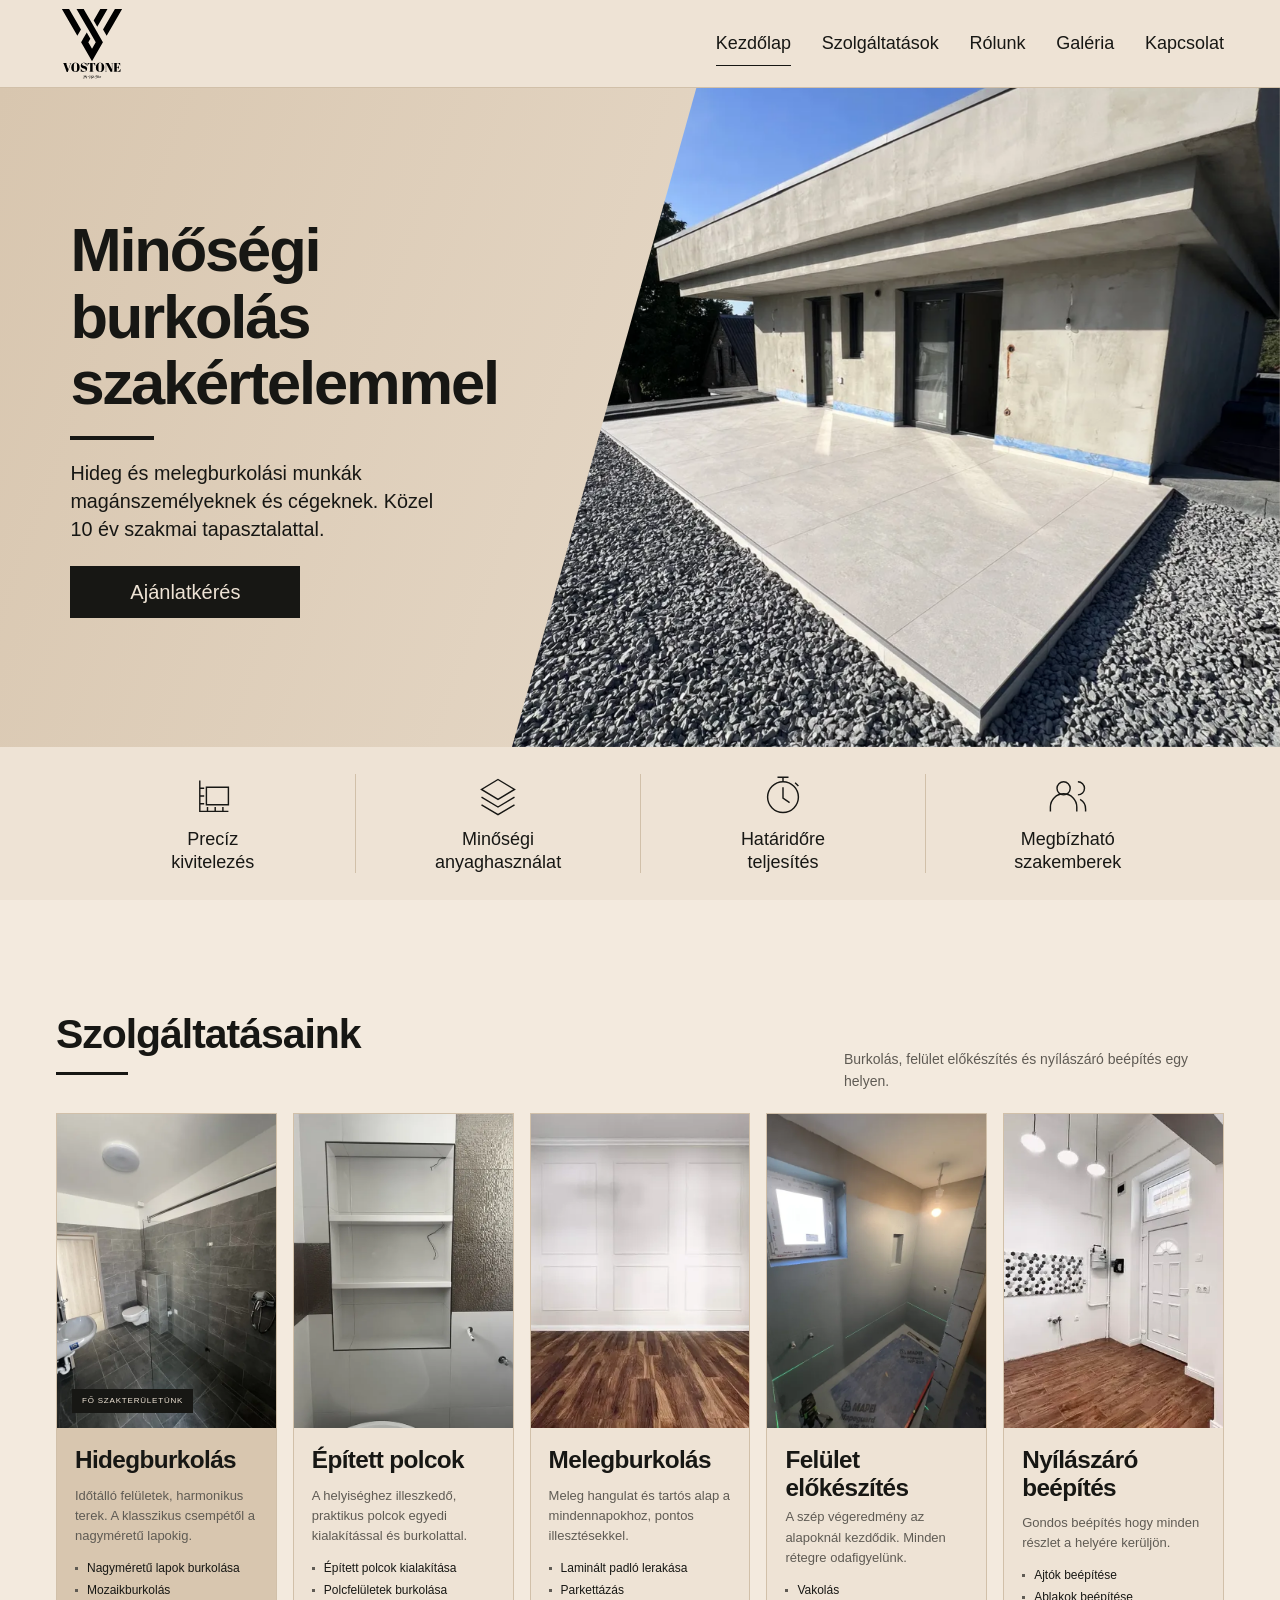
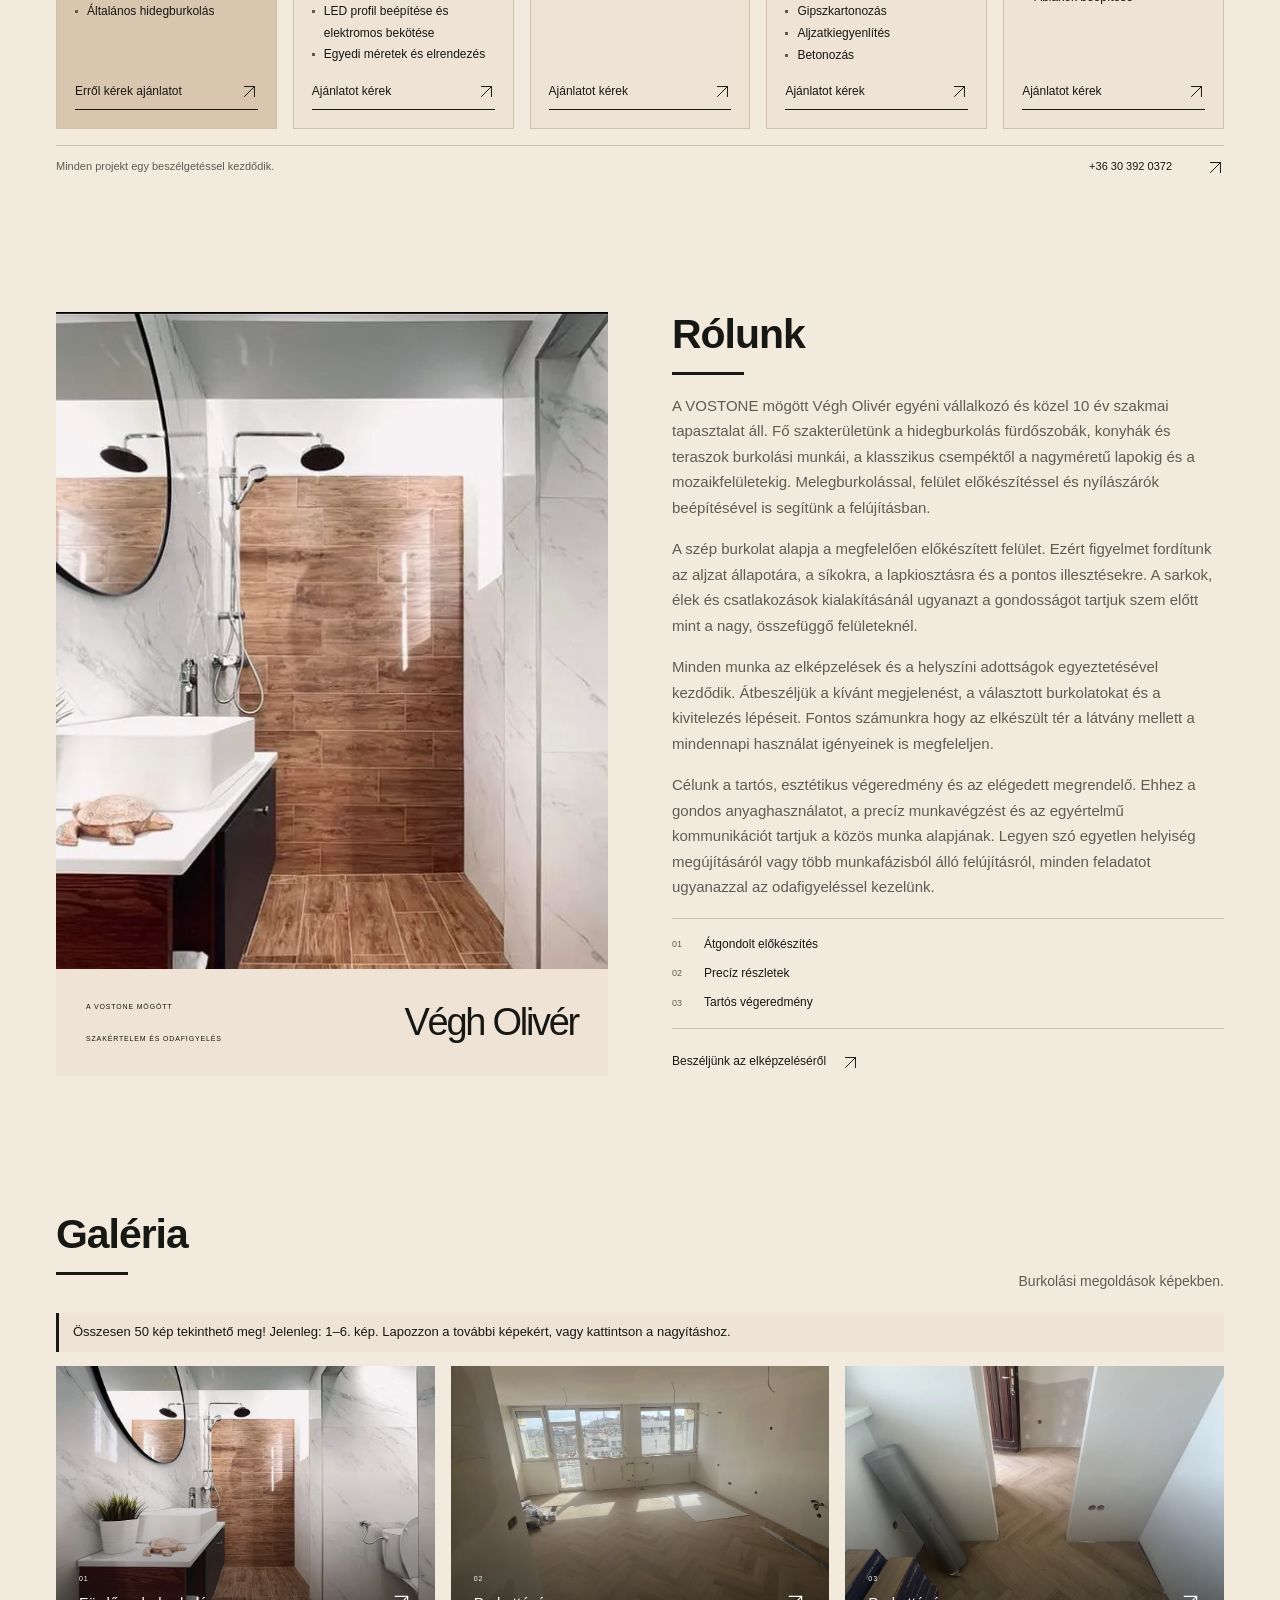
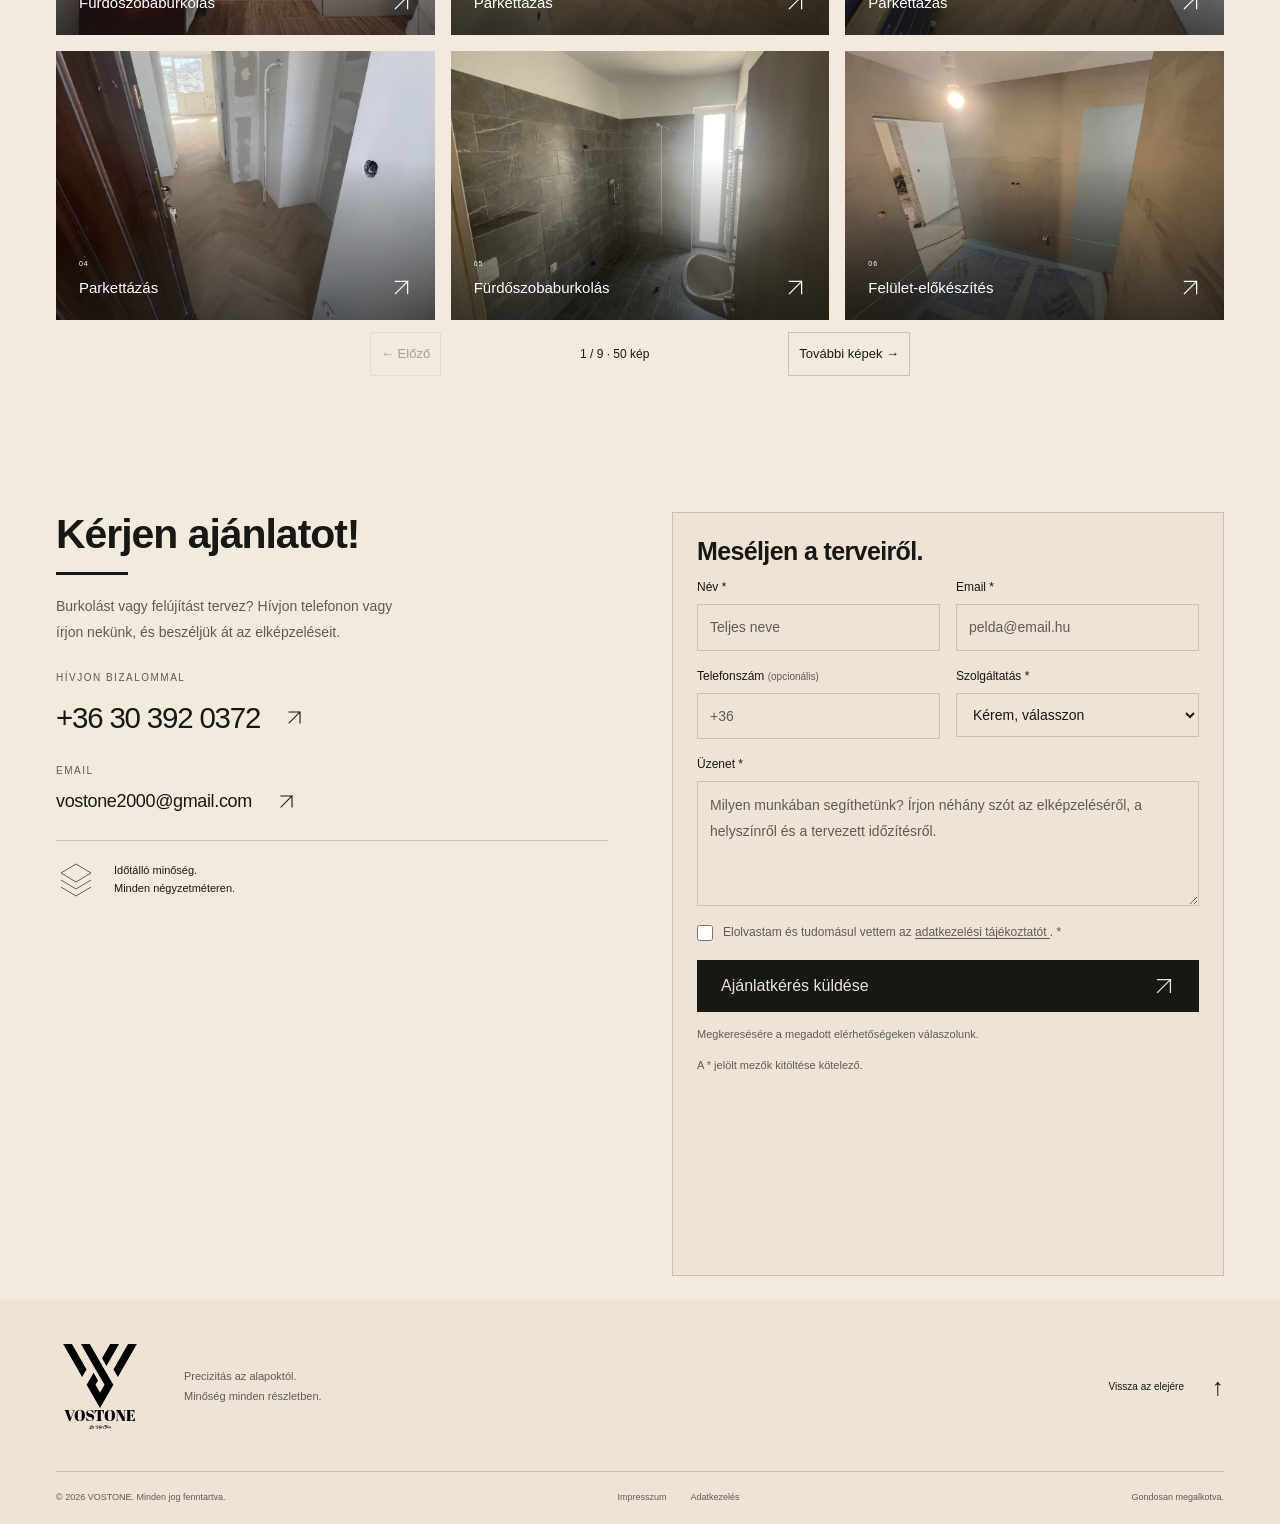
==== commit 615c54f3: "Refresh website content" ====
--- a/index.html
+++ b/index.html
@@ -82,7 +82,7 @@
           <a class="button button-dark" href="#kapcsolat">Ajánlatkérés</a>
         </div>
         <div class="hero-visual">
-          <img class="hero-image" src="assets/images/hero_eredmény.webp" alt="Természetes kőhatású burkolatokkal kialakított világos fürdőszoba" width="1500" height="1200" fetchpriority="high" decoding="async">
+          <img class="hero-image" src="assets/images/gallery (41).webp" alt="Természetes kőhatású burkolatokkal kialakított világos fürdőszoba" width="1500" height="1200" fetchpriority="high" decoding="async">
         </div>
       </div>
       <div class="container benefits" aria-label="A VOSTONE előnyei">
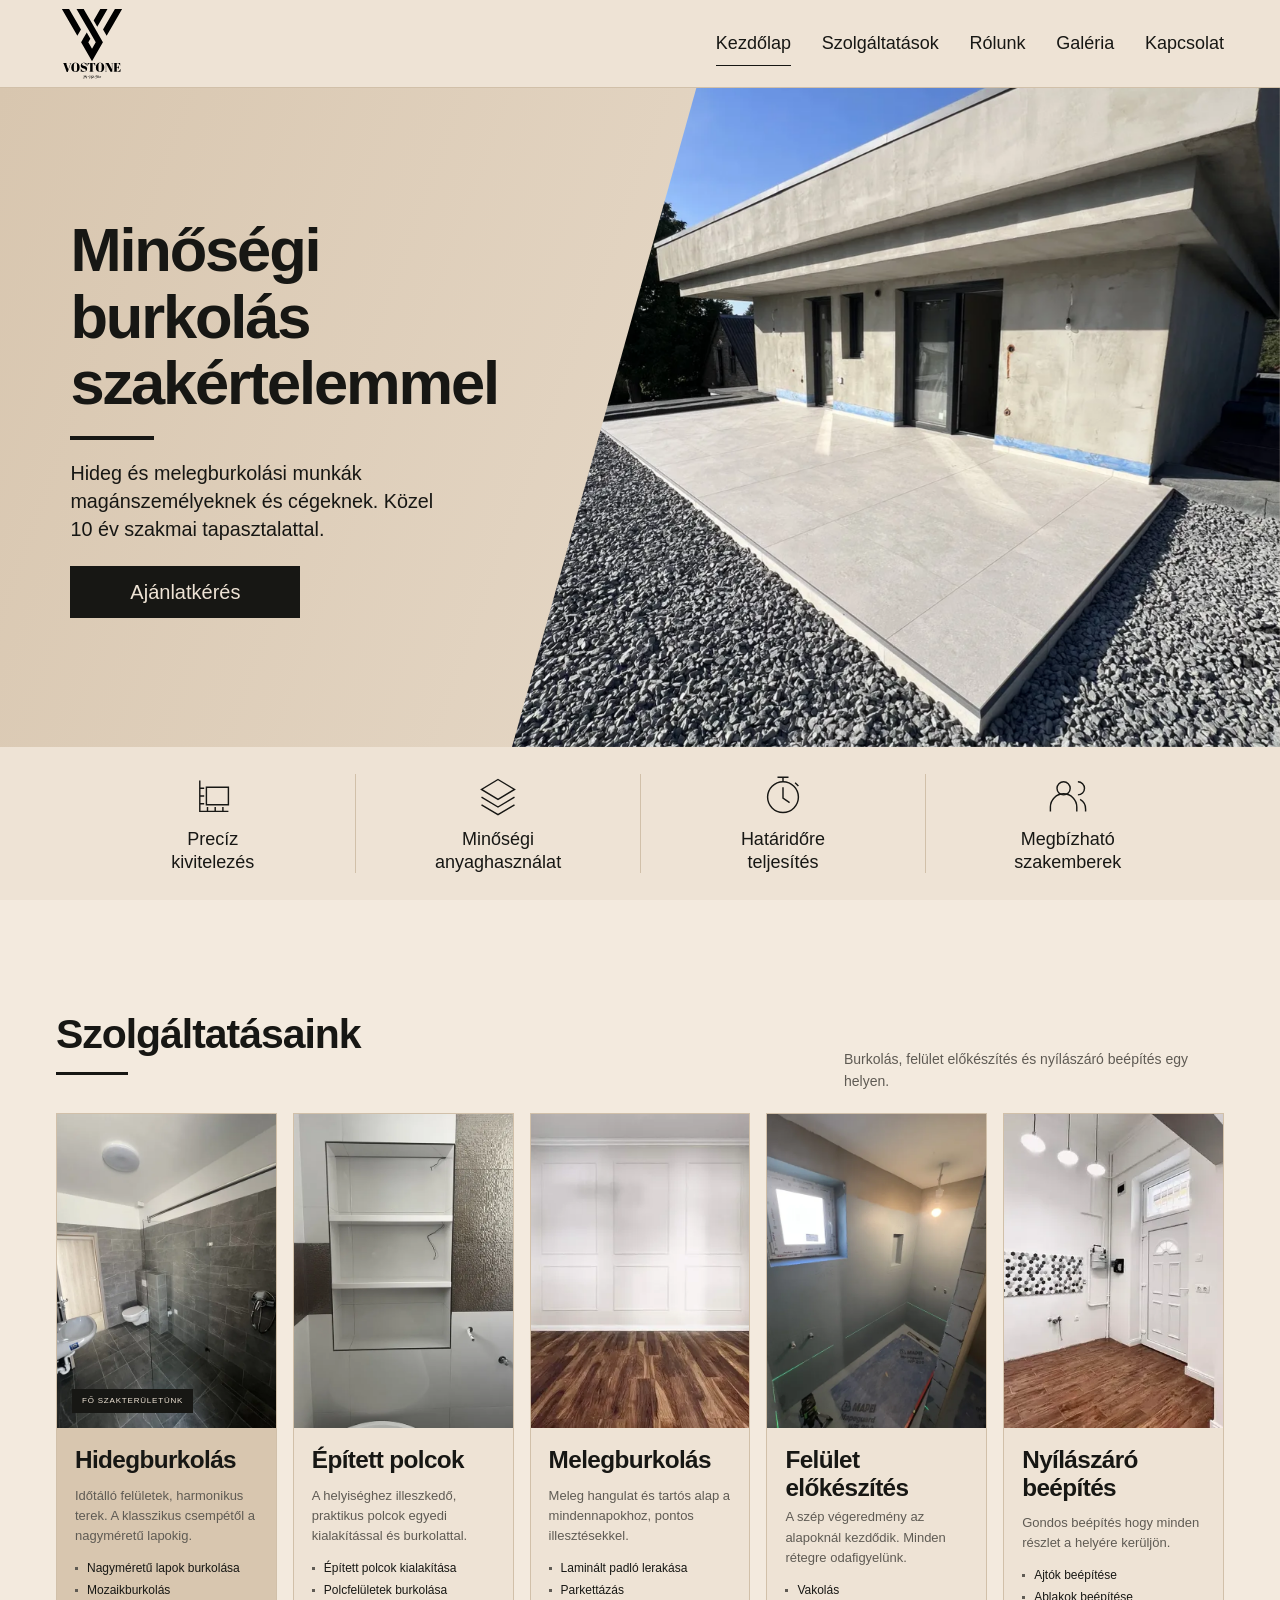
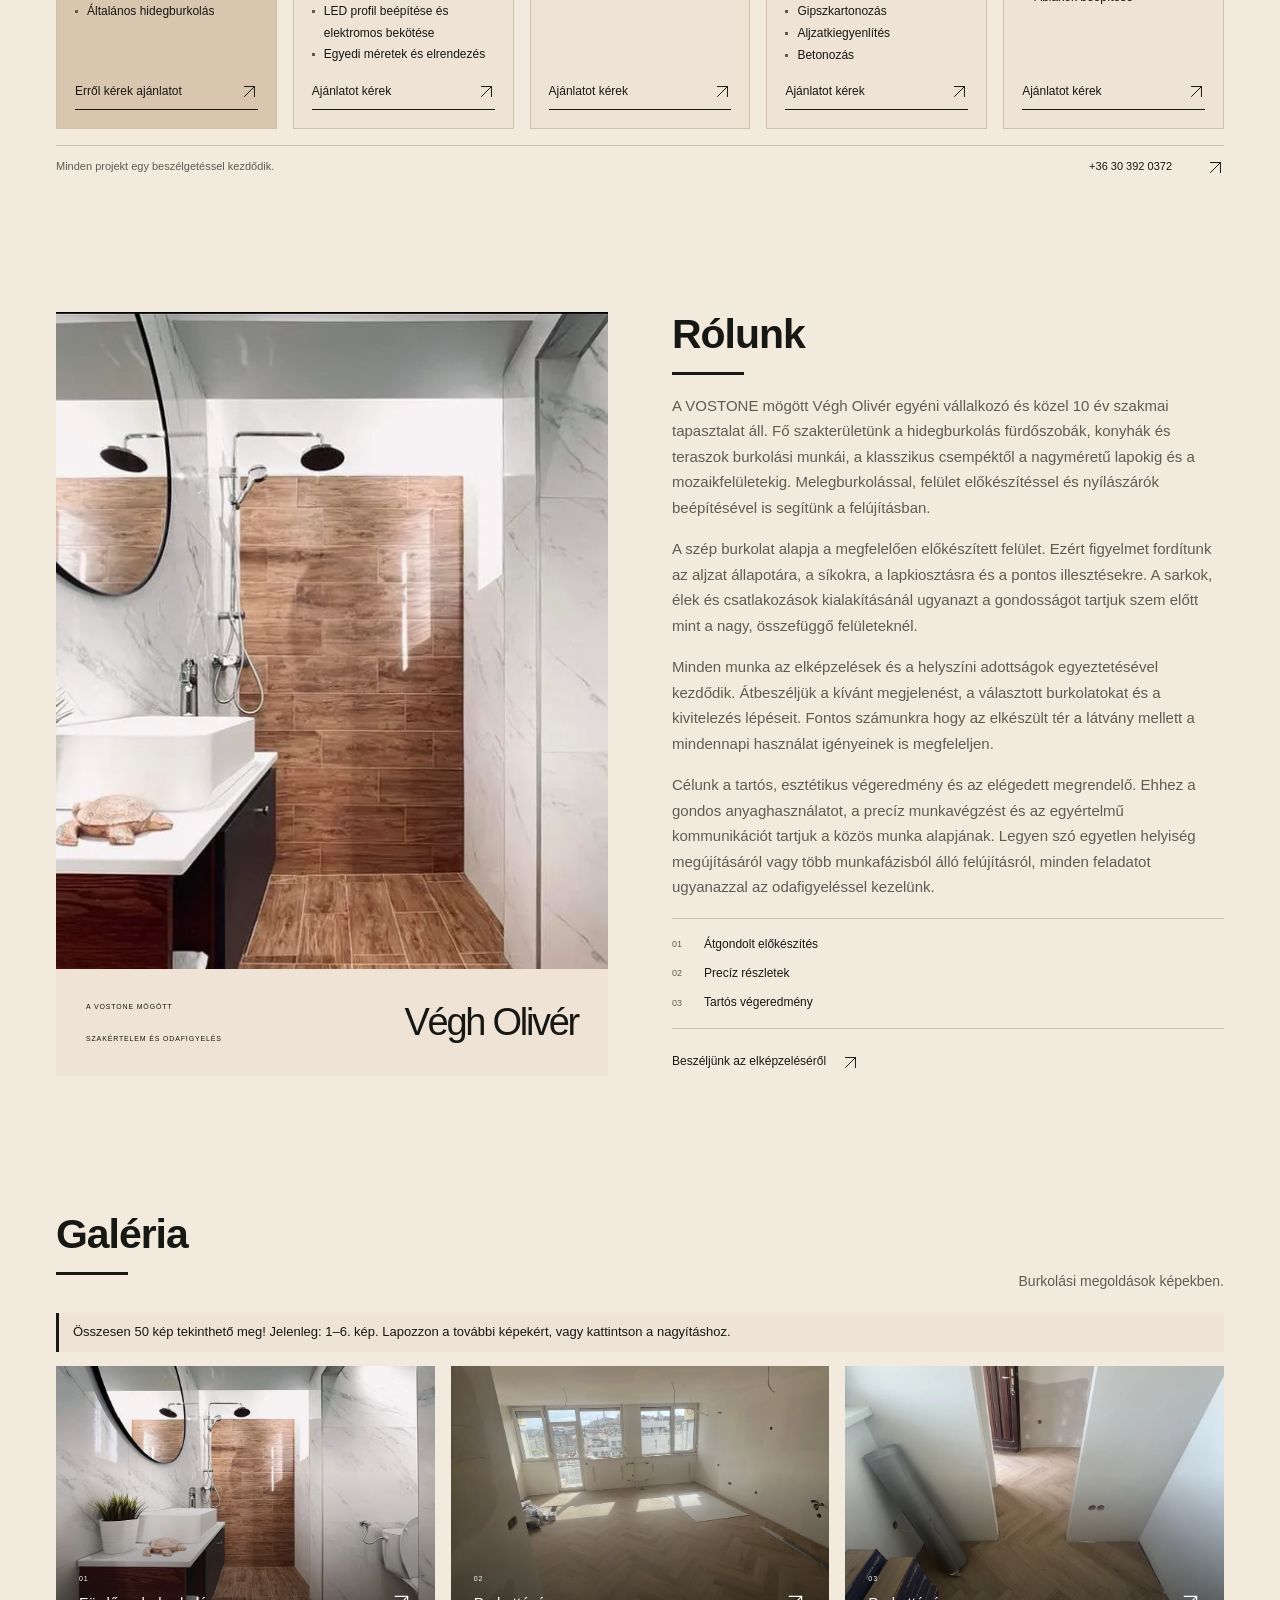
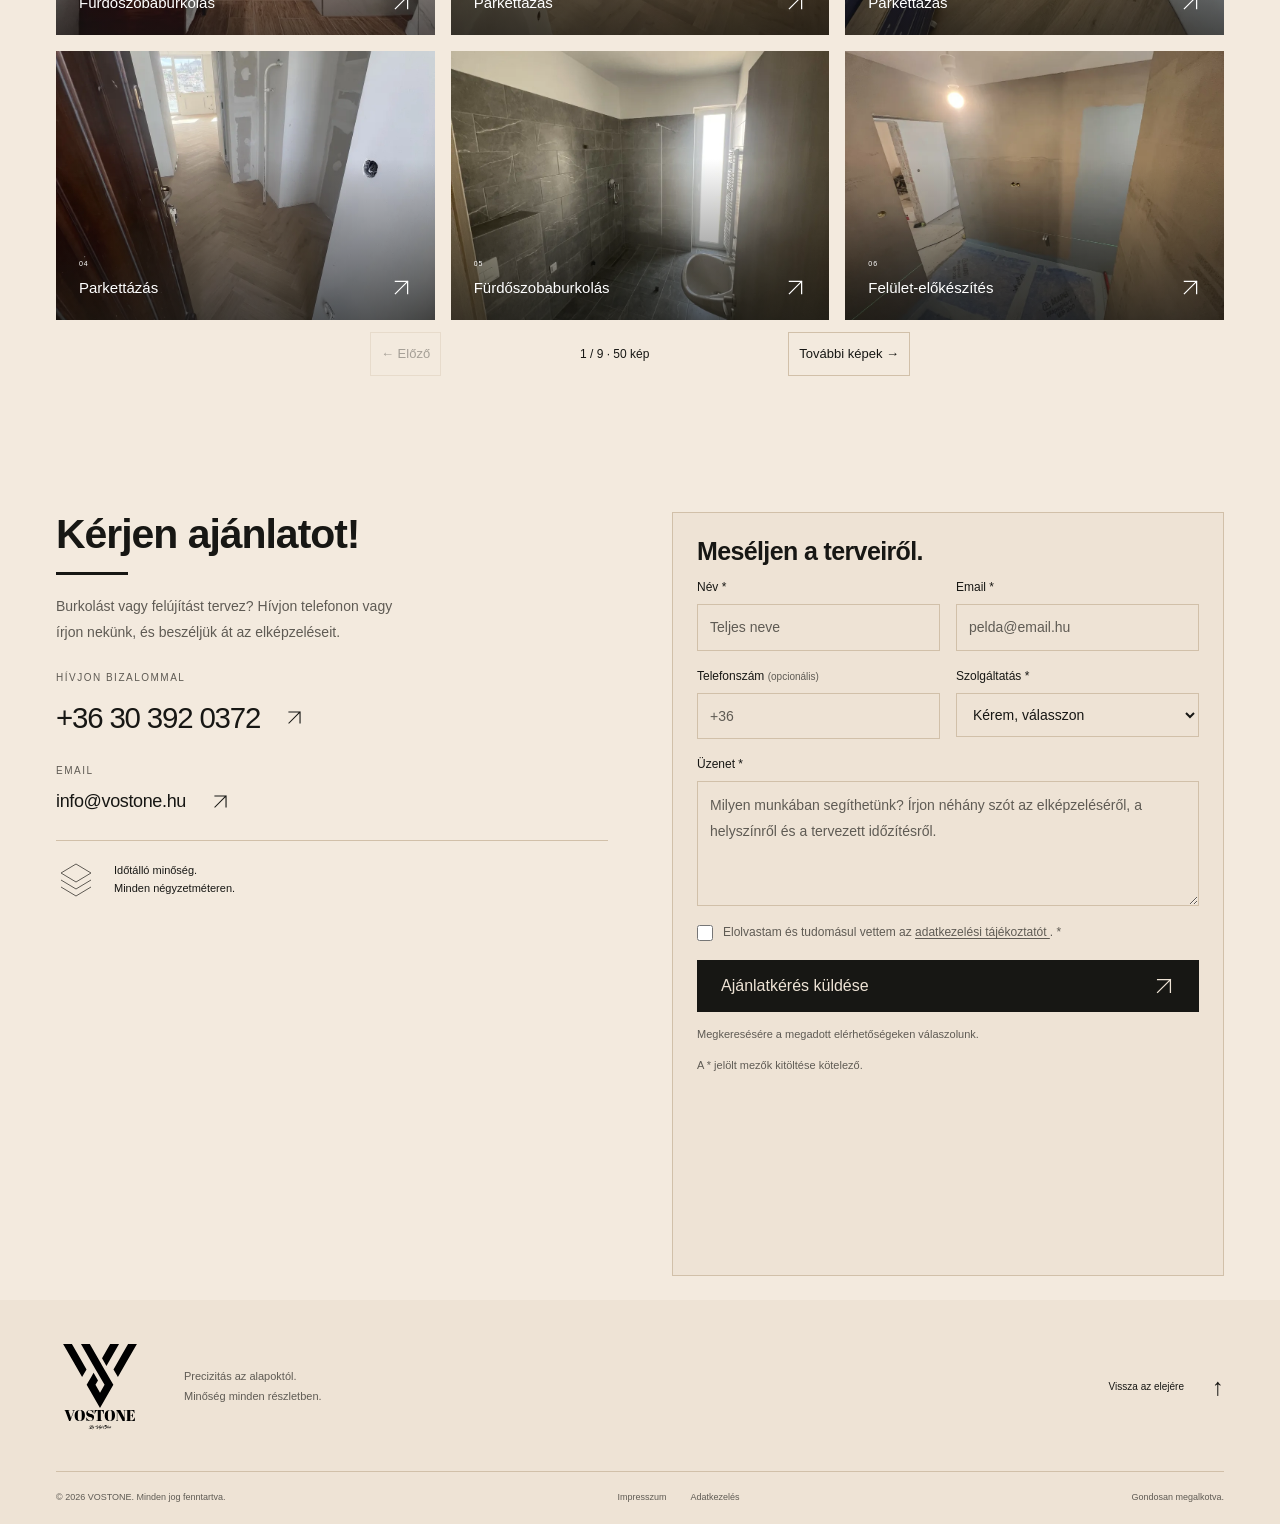
==== commit 742f5e43: "Use info@vostone.hu for website contact and form submissions" ====
--- a/index.html
+++ b/index.html
@@ -24,7 +24,7 @@
   <link rel="icon" href="assets/icons/favicon.svg?v=2" type="image/svg+xml">
   <link rel="preload" as="image" href="assets/images/hero_eredm%C3%A9ny.webp" fetchpriority="high">
   <link rel="preload" as="image" href="assets/icons/new%20logo1.svg">
-  <link rel="stylesheet" href="css/style.css">
+  <link rel="stylesheet" href="css/style.css?v=3">
   <script src="js/animations.js"></script>
   <script src="js/config.js" defer></script>
   <script src="js/script.js" defer></script>
@@ -228,7 +228,7 @@
         <div class="contact-copy">
           <h2 id="contact-title">Kérjen ajánlatot!</h2>
           <p class="contact-description">Burkolást vagy felújítást tervez? Hívjon telefonon vagy írjon nekünk, és beszéljük át az elképzeléseit.</p>
-          <div class="contact-details"><div><span class="contact-label">HÍVJON BIZALOMMAL</span><a class="phone-link" href="tel:+36303920372">+36 30 392 0372 <svg class="icon" aria-hidden="true"><use href="#arrow-diagonal"/></svg></a></div><div><span class="contact-label">EMAIL</span><a class="email-link" href="mailto:vostone2000@gmail.com">vostone2000@gmail.com <svg class="icon" aria-hidden="true"><use href="#arrow-diagonal"/></svg></a></div></div>
+          <div class="contact-details"><div><span class="contact-label">HÍVJON BIZALOMMAL</span><a class="phone-link" href="tel:+36303920372">+36 30 392 0372 <svg class="icon" aria-hidden="true"><use href="#arrow-diagonal"/></svg></a></div><div><span class="contact-label">EMAIL</span><a class="email-link" href="mailto:info@vostone.hu">info@vostone.hu <svg class="icon" aria-hidden="true"><use href="#arrow-diagonal"/></svg></a></div></div>
           <div class="contact-brand-note"><svg aria-hidden="true"><use href="#icon-material"/></svg><span>Időtálló minőség.<br>Minden négyzetméteren.</span></div>
         </div>
         <div class="form-panel">
@@ -245,10 +245,10 @@
             <div class="privacy-field"><div><input id="privacy" name="privacy" type="checkbox" required aria-describedby="privacy-error"><label for="privacy">Elolvastam és tudomásul vettem az <a href="adatkezeles.html" target="_blank" rel="noopener">adatkezelési tájékoztatót <span class="visually-hidden">(új lapon nyílik)</span></a>. <span aria-hidden="true">*</span></label></div><span class="field-error" id="privacy-error"></span></div>
             <button class="button button-dark form-submit" id="form-submit" type="submit" disabled><span class="button-label">Ajánlatkérés küldése</span><svg class="icon" aria-hidden="true"><use href="#arrow-diagonal"/></svg></button>
             <p class="form-status" id="form-status" role="status" aria-live="polite" tabindex="-1"></p>
-            <p class="required-note" id="form-fallback" hidden>Elér minket telefonon: <a href="tel:+36303920372">+36 30 392 0372</a>, vagy e-mailben: <a href="mailto:vostone2000@gmail.com">vostone2000@gmail.com</a>.</p>
+            <p class="required-note" id="form-fallback" hidden>Elér minket telefonon: <a href="tel:+36303920372">+36 30 392 0372</a>, vagy e-mailben: <a href="mailto:info@vostone.hu">info@vostone.hu</a>.</p>
             <p class="required-note" id="form-mode-note">Megkeresésére a megadott elérhetőségeken válaszolunk.</p>
             <p class="required-note">A * jelölt mezők kitöltése kötelező.</p>
-            <noscript><p class="notice">Az űrlap elküldéséhez JavaScript szükséges. Kérjük, hívjon a <a href="tel:+36303920372">+36 30 392 0372</a> számon, vagy írjon a <a href="mailto:vostone2000@gmail.com">vostone2000@gmail.com</a> címre.</p><style>#form-submit{display:none}</style></noscript>
+            <noscript><p class="notice">Az űrlap elküldéséhez JavaScript szükséges. Kérjük, hívjon a <a href="tel:+36303920372">+36 30 392 0372</a> számon, vagy írjon a <a href="mailto:info@vostone.hu">info@vostone.hu</a> címre.</p><style>#form-submit{display:none}</style></noscript>
           </form>
         </div>
       </div>
--- a/css/style.css
+++ b/css/style.css
@@ -691,6 +691,22 @@
 }
 
 /* ========================= */
+/* SZOLGÁLTATÁSOK: MOBILON NINCS BELSŐ FÜGGŐLEGES GÖRGETÉS */
+/* ========================= */
+@media (max-width: 959px) {
+  .services.full-section { height: auto; min-height: 100vh; min-height: 100svh; overflow: visible; }
+  .services > .container { height: auto; overflow: visible; }
+  .services .services-grid { flex: none; grid-template-rows: auto; overflow-y: hidden; scrollbar-width: none; }
+  .services .services-grid::-webkit-scrollbar { display: none; }
+  .services .service-card { height: auto; }
+  .services .service-photo { height: clamp(220px, 32vw, 320px); flex: 0 0 auto; }
+  .services .service-body { height: auto; max-height: none; overflow: visible; }
+}
+@media (max-width: 699px) {
+  .services .service-photo { height: clamp(220px, 62vw, 320px); }
+}
+
+/* ========================= */
 /* BETÖLTŐ ÉS FINOM ANIMÁCIÓK */
 /* ========================= */
 .site-loader { position: fixed; inset: 0; z-index: 1000; display: none; place-content: center; justify-items: center; gap: 20px; background: var(--beige-light); opacity: 1; transition: opacity .32s ease; }
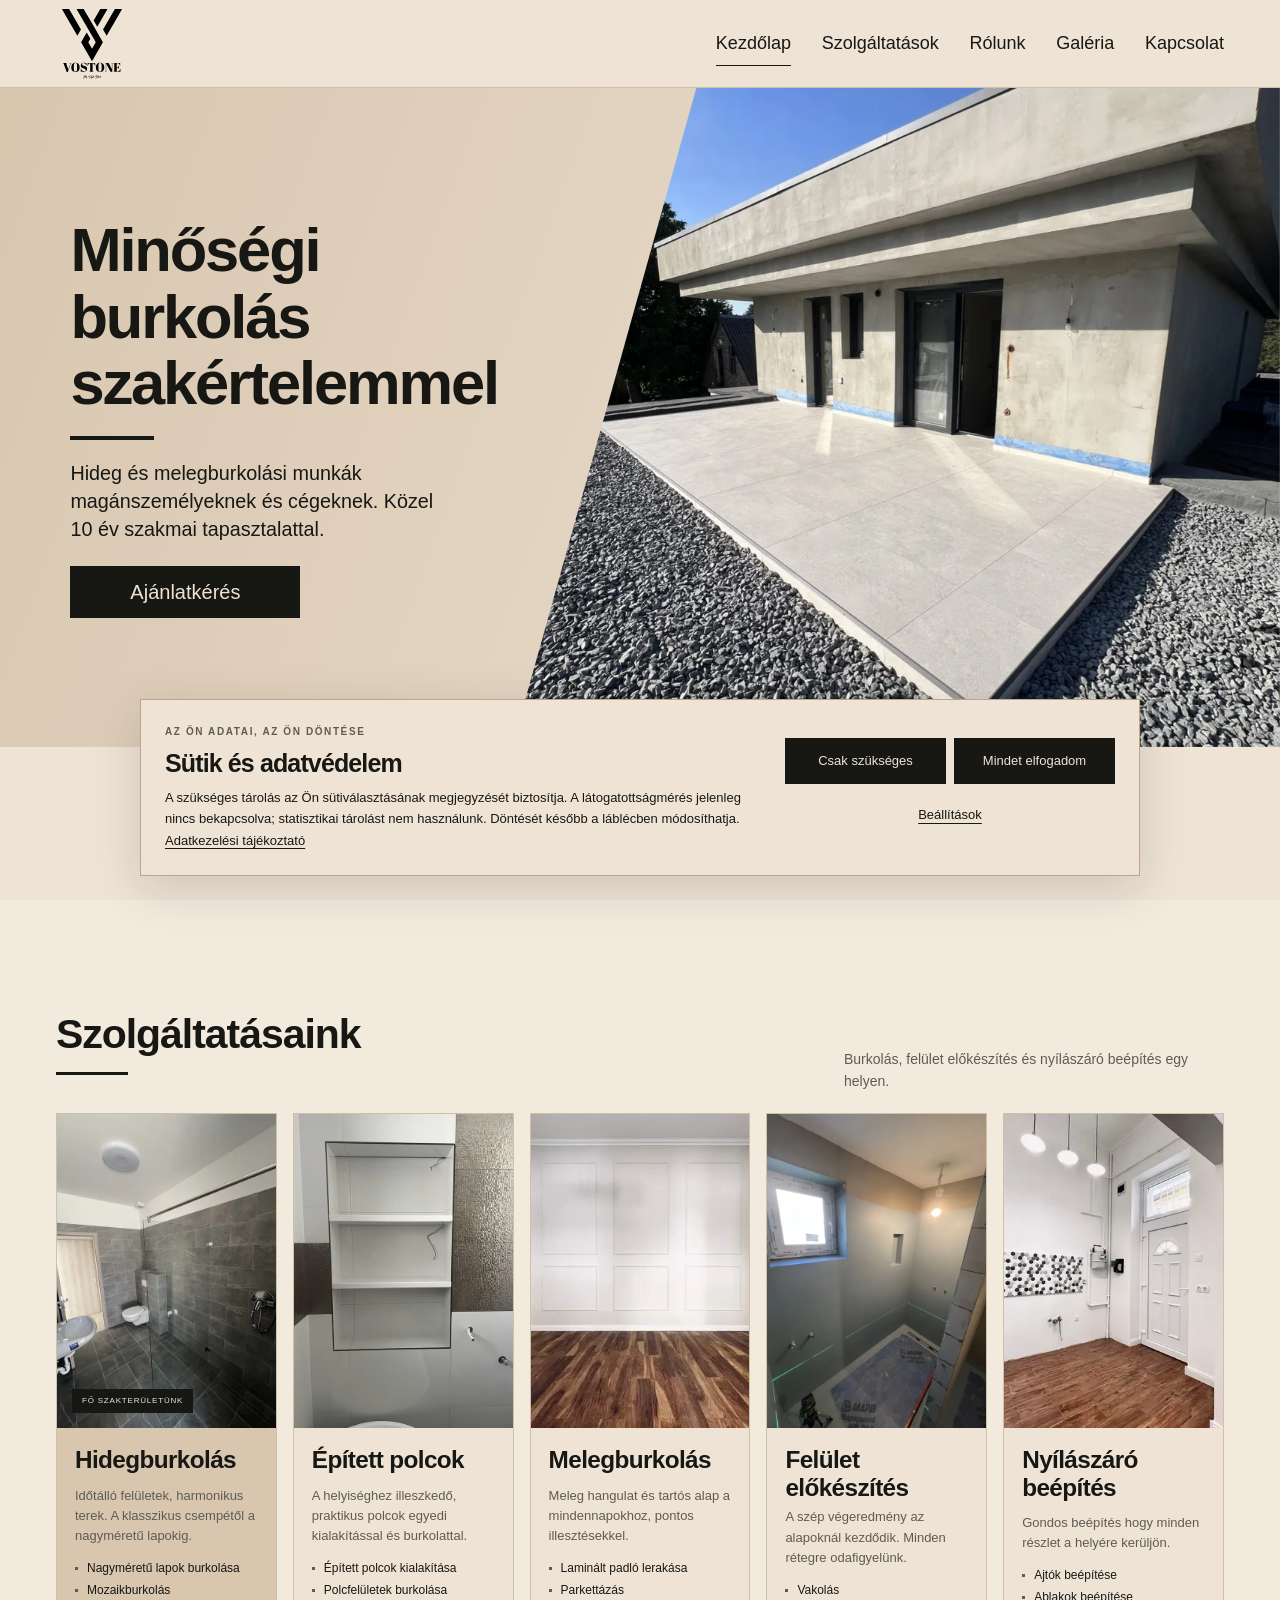
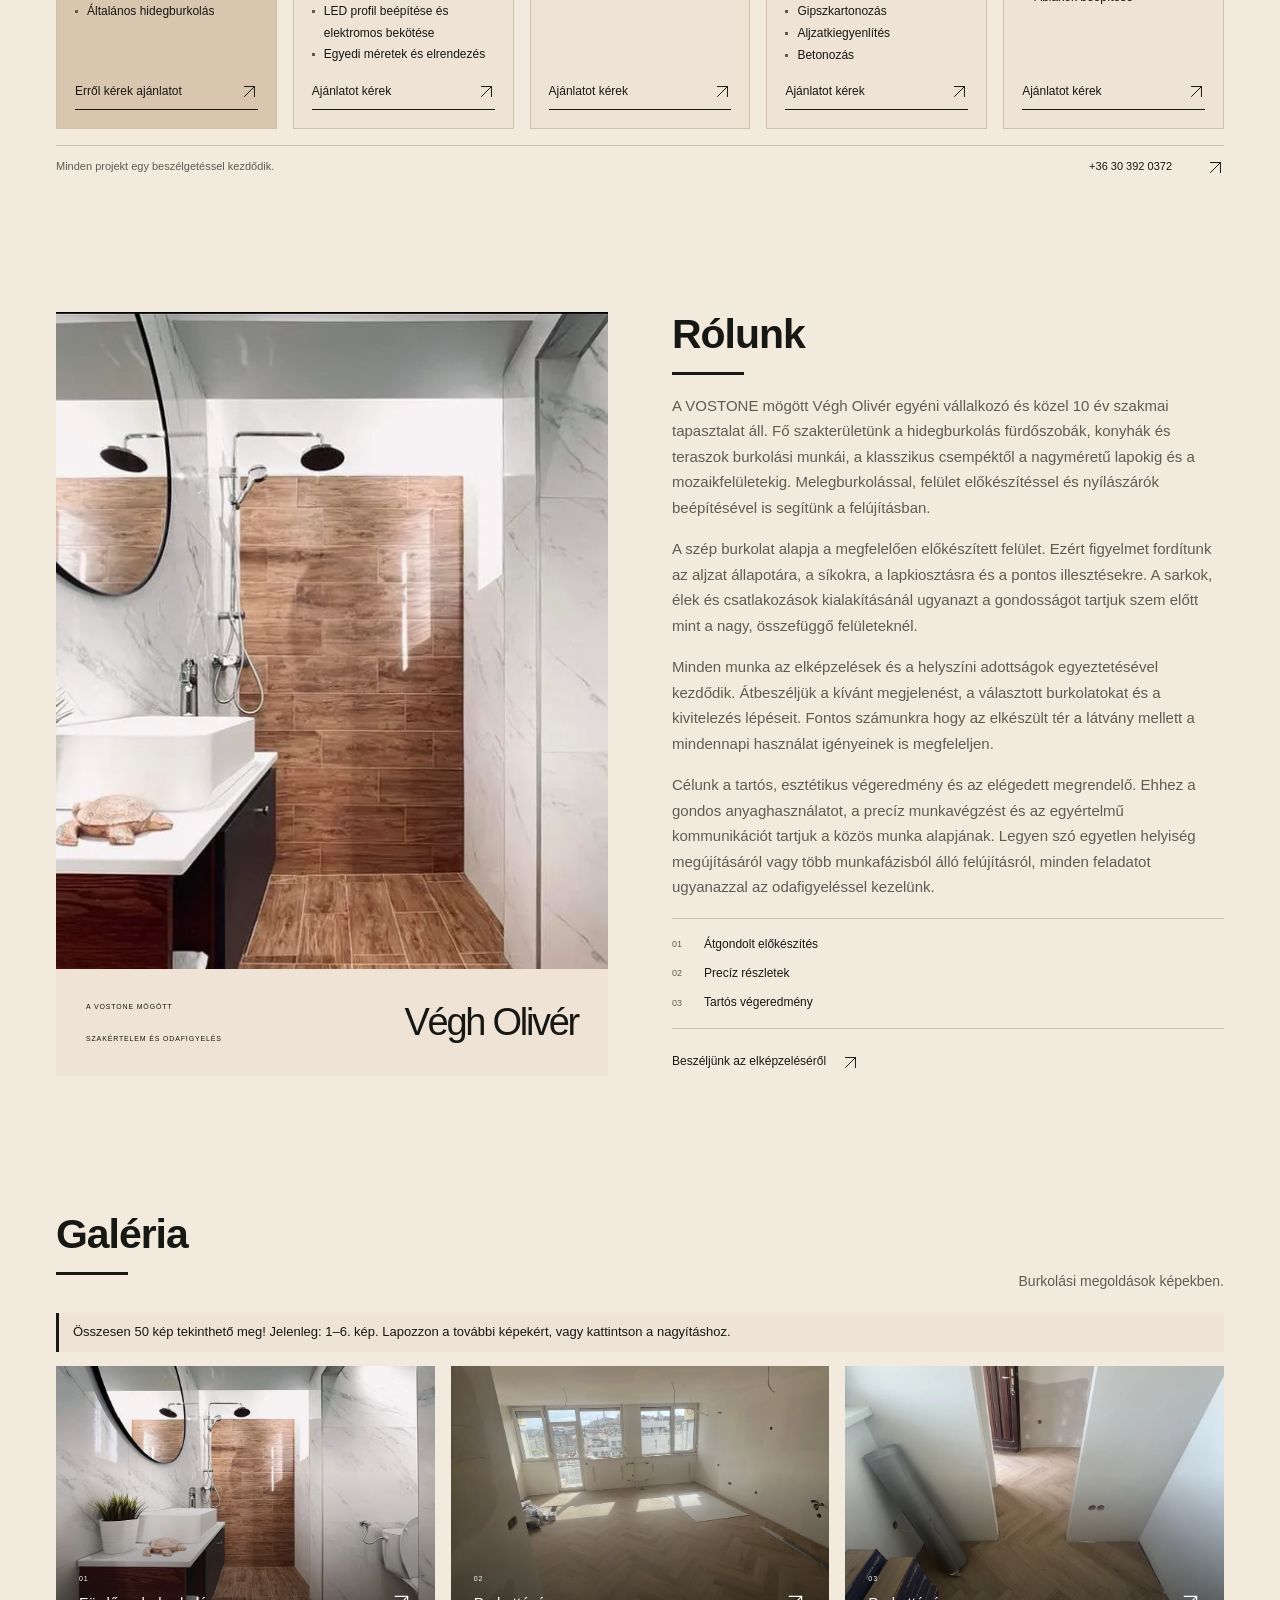
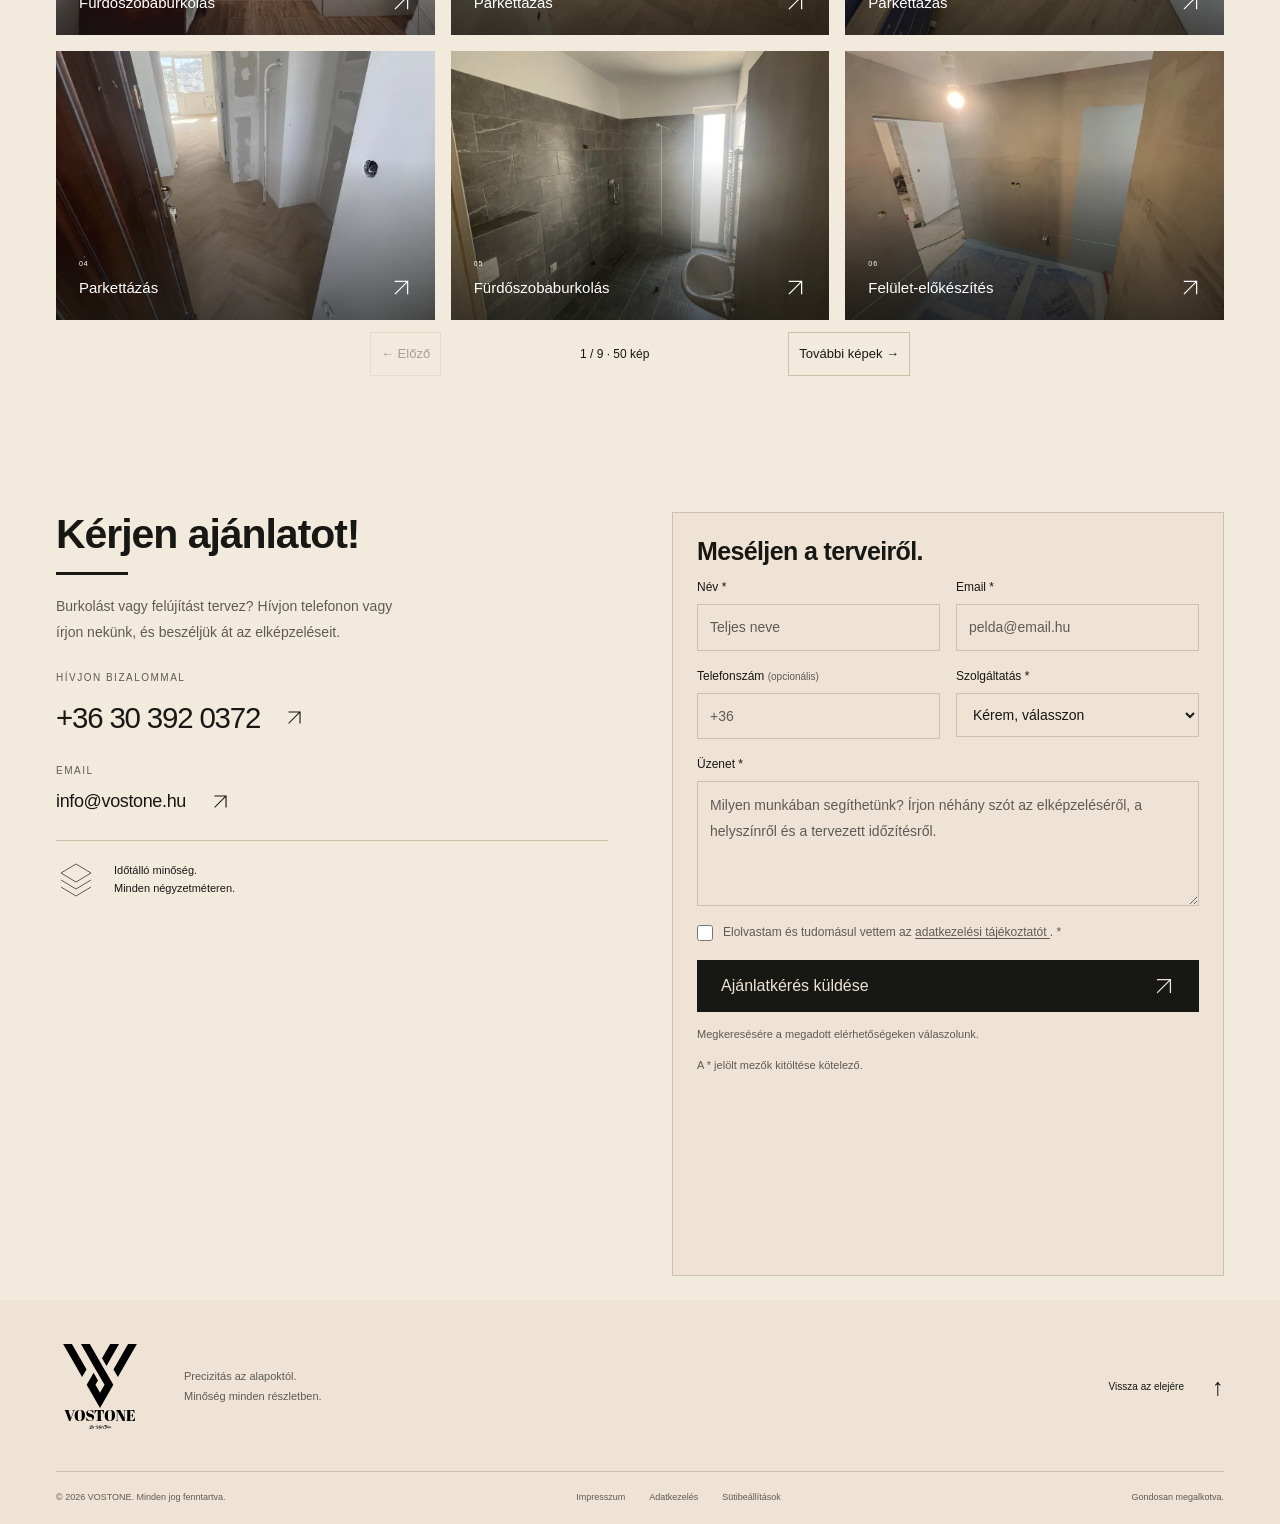
==== commit 72819007: "Add responsive cookie preferences with persistent consent and analytics controls" ====
--- a/index.html
+++ b/index.html
@@ -24,13 +24,14 @@
   <link rel="icon" href="assets/icons/favicon.svg?v=2" type="image/svg+xml">
   <link rel="preload" as="image" href="assets/images/hero_eredm%C3%A9ny.webp" fetchpriority="high">
   <link rel="preload" as="image" href="assets/icons/new%20logo1.svg">
-  <link rel="stylesheet" href="css/style.css?v=3">
+  <link rel="stylesheet" href="css/style.css?v=20261113-cookies">
   <script src="js/animations.js"></script>
-  <script src="js/config.js" defer></script>
-  <script src="js/script.js" defer></script>
+  <script src="js/config.js?v=20261113-cookies" defer></script>
+  <script src="js/script.js?v=20261113-cookies" defer></script>
   <script type="application/ld+json">
   {"@context":"https://schema.org","@type":"HomeAndConstructionBusiness","name":"VOSTONE","telephone":"+36303920372","description":"Hideg- és melegburkolás, nagyméretű burkolólapok kivitelezése, felület-előkészítés és nyílászáró-beépítés."}
   </script>
+  <script src="js/cookies.js?v=20261113" defer></script>
 </head>
 <body>
   <!-- BETÖLTŐ: a nyitóanimációk csak az eltűnése után indulnak. -->
@@ -264,10 +265,5 @@
   <!-- GALÉRIA / LIGHTBOX -->
   <!-- ========================= -->
   <dialog class="lightbox" id="gallery-dialog" aria-labelledby="lightbox-caption"><div class="lightbox-header"><span>VOSTONE / GALÉRIA</span><button id="lightbox-close" class="icon-button" type="button" aria-label="Galéria bezárása">✕</button></div><div class="lightbox-stage"><button id="lightbox-prev" class="icon-button" type="button" aria-label="Előző kép">←</button><img id="lightbox-image" src="assets/images/gallery%20(1).webp" alt="" width="1024" height="768" loading="lazy"><button id="lightbox-next" class="icon-button" type="button" aria-label="Következő kép">→</button></div><div class="lightbox-footer"><div><p id="lightbox-caption"></p></div><span id="lightbox-count" aria-live="polite"></span></div></dialog>
-
-  <!-- ========================= -->
-  <!-- OPCIONÁLIS ANALITIKA HOZZÁJÁRULÁSA -->
-  <!-- ========================= -->
-  <aside class="cookie-banner" id="cookie-banner" aria-label="Analitikai sütik beállítása" hidden><p id="cookie-message">Engedélyezi a látogatottság mérését segítő Google Analytics sütiket? Az oldal elutasítás esetén is teljesen használható. Döntését a láblécben módosíthatja. <a href="adatkezeles.html">Adatkezelési tájékoztató</a></p><div><button class="button button-outline" id="analytics-reject" type="button">Elutasítom</button><button class="button button-dark" id="analytics-accept" type="button">Engedélyezem</button></div></aside>
 </body>
 </html>
--- a/css/style.css
+++ b/css/style.css
@@ -236,11 +236,56 @@
 /* ========================= */
 /* ANALITIKAI HOZZÁJÁRULÁS */
 /* ========================= */
-.cookie-banner { position: fixed; z-index: 90; bottom: 20px; left: 20px; right: 20px; margin-inline: auto; max-width: 960px; padding: 24px; background: var(--beige-light); border: 1px solid var(--beige-dark); box-shadow: 0 5px 35px #0002; display: flex; align-items: center; gap: 30px; }
-.cookie-banner p { font-size: 12px; margin: 0; }
-.cookie-banner p a { text-decoration: underline; }
-.cookie-banner > div { display: flex; gap: 10px; flex-shrink: 0; }
-.cookie-banner .button { padding-inline: 16px; min-height: 44px; }
+.cookie-banner { position: fixed; z-index: 120; inset: auto 24px 24px; width: min(1000px, calc(100% - 48px)); margin-inline: auto; padding: 24px; display: grid; grid-template-columns: minmax(0, 1fr) 330px; align-items: center; gap: 28px; max-height: calc(100vh - 32px); max-height: calc(100svh - 32px); overflow: auto; overscroll-behavior: contain; background: var(--beige-light); border: 1px solid var(--beige-dark); box-shadow: 0 12px 45px #17171426; animation: cookie-enter .25s ease both; }
+.cookie-banner .cookie-eyebrow, .cookie-dialog .cookie-eyebrow { display: block; margin: 0 0 8px; font-size: 10px; font-weight: 600; letter-spacing: .16em; color: var(--text-muted); }
+.cookie-banner h2 { margin: 0 0 10px; font-size: 25px; letter-spacing: -.035em; }
+.cookie-banner p { margin: 0; font-size: 13px; line-height: 1.65; }
+.cookie-banner p a, .cookie-dialog-body > p a { text-decoration: underline; text-underline-offset: 3px; }
+.cookie-actions { display: grid; grid-template-columns: repeat(2, minmax(0, 1fr)); gap: 8px; }
+.cookie-banner .button, .cookie-dialog .button { min-height: 46px; justify-content: center; padding: 10px 12px; font-size: 13px; text-align: center; line-height: 1.4; }
+.cookie-actions > :last-child { grid-column: 1 / -1; border-color: transparent; text-decoration: underline; text-underline-offset: 4px; }
+body.cookie-dialog-open { overflow: hidden; }
+.cookie-dialog { position: fixed; inset: 0; width: min(620px, calc(100% - 32px)); max-width: none; max-height: calc(100vh - 32px); max-height: calc(100svh - 32px); margin: auto; padding: 0; overflow: auto; overscroll-behavior: contain; color: var(--text-primary); background: var(--background); border: 1px solid var(--beige-dark); box-shadow: 0 20px 70px #0003; }
+.cookie-dialog[open] { display: block; animation: cookie-enter .2s ease both; }
+.cookie-dialog::backdrop { background: #17171480; }
+.cookie-dialog-header { display: flex; justify-content: space-between; align-items: flex-start; gap: 16px; padding: 24px; }
+.cookie-dialog-header h2 { min-width: 0; margin: 0; font-size: 28px; letter-spacing: -.035em; overflow-wrap: anywhere; }
+.cookie-close { display: grid; place-items: center; flex: 0 0 44px; width: 44px; height: 44px; padding: 0; font-size: 25px; line-height: 1; color: inherit; background: transparent; border: 1px solid var(--line); }
+.cookie-close:hover { background: var(--beige-medium); }
+.cookie-dialog-body { padding: 0 24px 24px; }
+.cookie-dialog-body > p { font-size: 14px; line-height: 1.65; margin-bottom: 20px; }
+.cookie-category { display: grid; grid-template-columns: minmax(0, 1fr) auto; align-items: start; gap: 20px; padding-block: 20px; border-top: 1px solid var(--line); }
+.cookie-category h3, .cookie-category label { display: block; margin: 0 0 7px; font-size: 16px; font-weight: 600; line-height: 1.4; }
+.cookie-category p { margin: 0; font-size: 13px; line-height: 1.65; color: var(--text-muted); }
+.cookie-category input[type="checkbox"] { appearance: none; -webkit-appearance: none; position: relative; flex: none; width: 46px; min-width: 46px; height: 26px; margin: 3px 0 0; border: 1px solid var(--focus); border-radius: 20px; background: var(--line); cursor: pointer; }
+.cookie-category input[type="checkbox"]::before { content: ""; position: absolute; top: 3px; left: 3px; width: 18px; height: 18px; border-radius: 50%; background: var(--text-primary); transition: transform .18s ease, background .18s ease; }
+.cookie-category input[type="checkbox"]:checked { background: var(--text-primary); }
+.cookie-category input[type="checkbox"]:checked::before { transform: translateX(20px); background: var(--beige-light); }
+.cookie-category input[type="checkbox"]:disabled { opacity: .55; cursor: not-allowed; }
+.cookie-required { padding-top: 4px; white-space: nowrap; font-size: 11px; font-weight: 600; }
+.cookie-dialog-actions { display: flex; flex-wrap: wrap; gap: 8px; padding: 18px 24px 24px; border-top: 1px solid var(--line); }
+.cookie-dialog-actions .button { flex: 1 1 150px; }
+@keyframes cookie-enter { from { opacity: 0; transform: translateY(8px); } to { opacity: 1; transform: translateY(0); } }
+@media (max-width: 959px) {
+  .cookie-banner { grid-template-columns: minmax(0, 1fr); gap: 18px; max-width: 620px; }
+  .cookie-actions { grid-template-columns: repeat(2, minmax(0, 1fr)); }
+}
+@media (max-width: 479px) {
+  .cookie-banner { inset: auto 12px 12px; width: calc(100% - 24px); padding: 20px; }
+  .cookie-banner h2 { font-size: 23px; }
+  .cookie-actions { grid-template-columns: minmax(0, 1fr); }
+  .cookie-dialog { width: calc(100% - 24px); }
+  .cookie-dialog-header { padding: 20px; }
+  .cookie-dialog-header h2 { font-size: 24px; }
+  .cookie-dialog-body { padding: 0 20px 20px; }
+  .cookie-dialog-actions { padding: 16px 20px 20px; }
+  .cookie-category { gap: 12px; }
+}
+@media (prefers-reduced-motion: reduce) {
+  .cookie-banner, .cookie-dialog[open] { animation: none; }
+  .cookie-category input[type="checkbox"]::before { transition: none; }
+}
+@media print { .cookie-banner, .cookie-dialog { display: none !important; } }
 
 /* ========================= */
 /* IMPRESSZUM, ADATKEZELÉS, 404 */
@@ -404,8 +449,6 @@
   .lightbox-footer { padding-top: 12px; align-items: flex-start; }
   .lightbox-footer p { font-size: 17px; }
   .lightbox-footer small { font-size: 9px; }
-  .cookie-banner { bottom: 10px; left: 10px; right: 10px; padding: 20px; display: block; }
-  .cookie-banner > div { margin-top: 16px; }
   .legal-main { padding-block: 50px; }
   .legal-page .header-inner { gap: 16px; }
   .legal-page .site-header img { width: 140px; }
